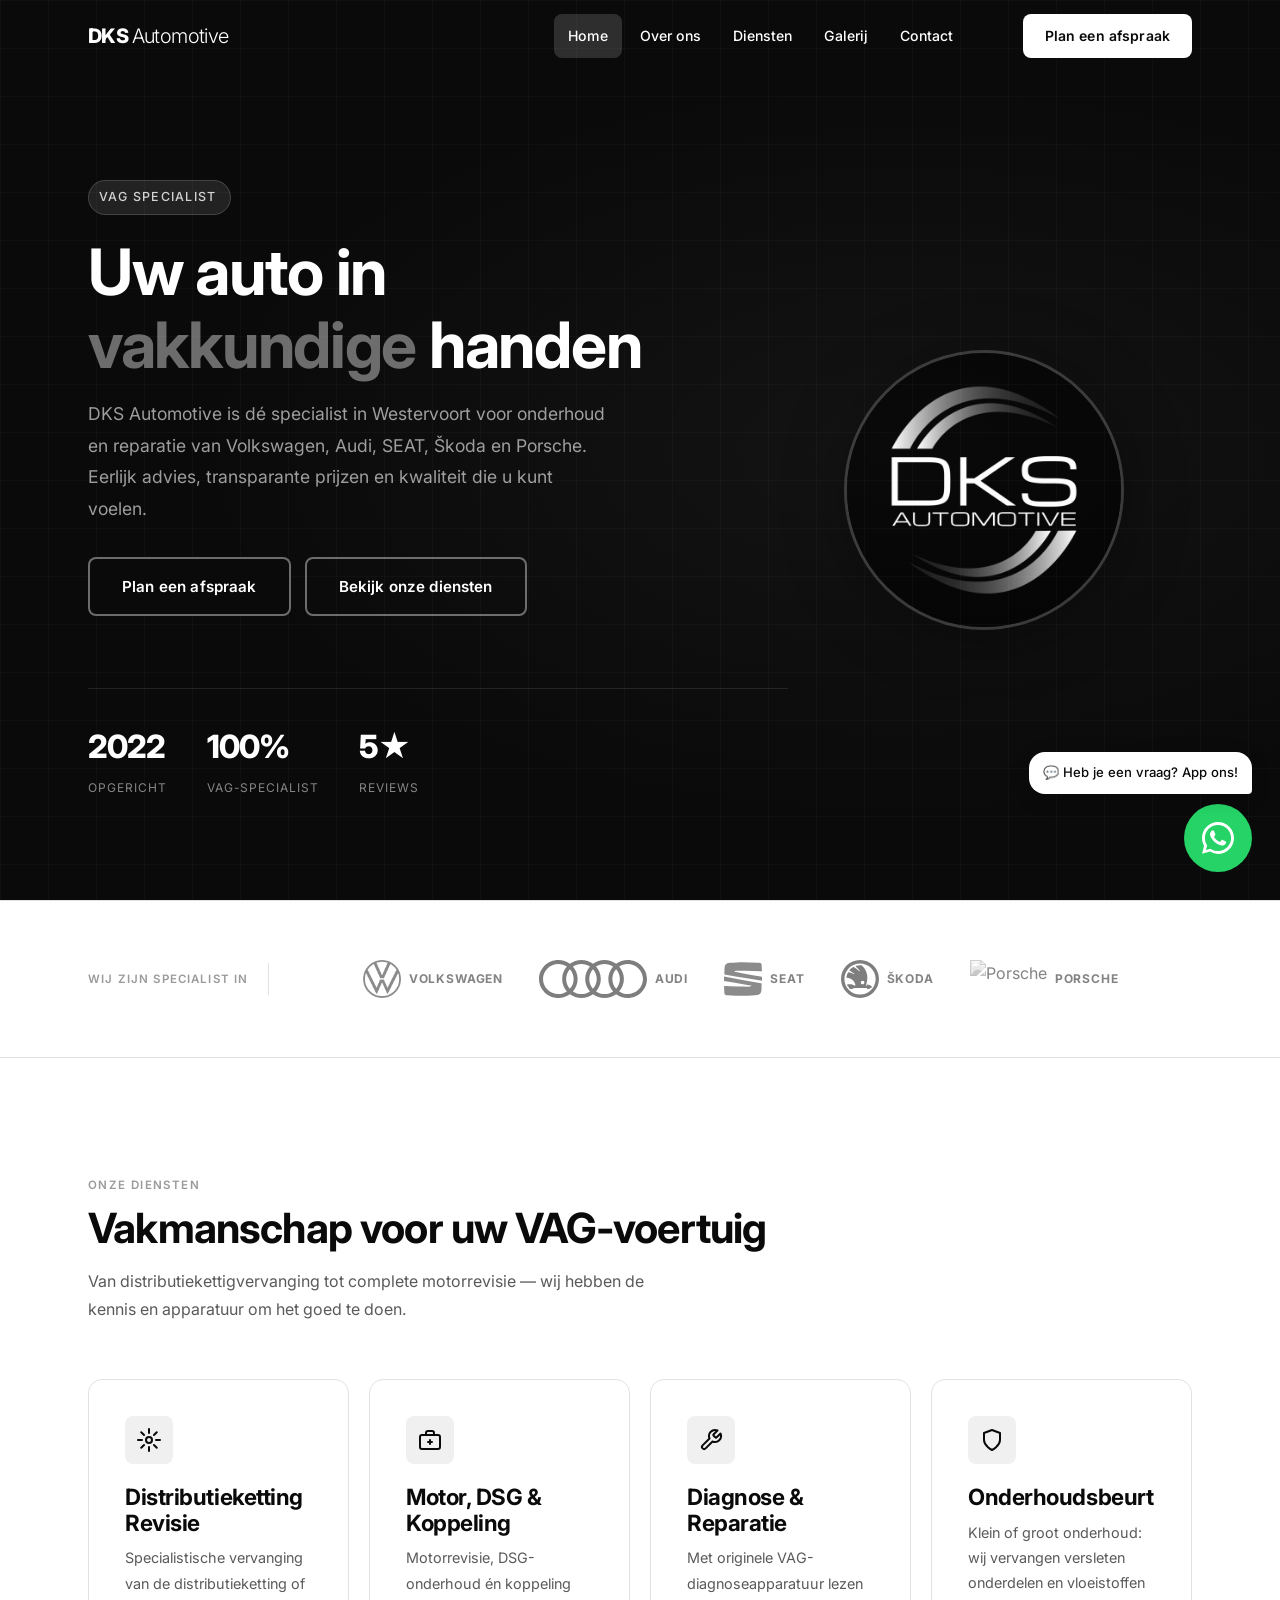
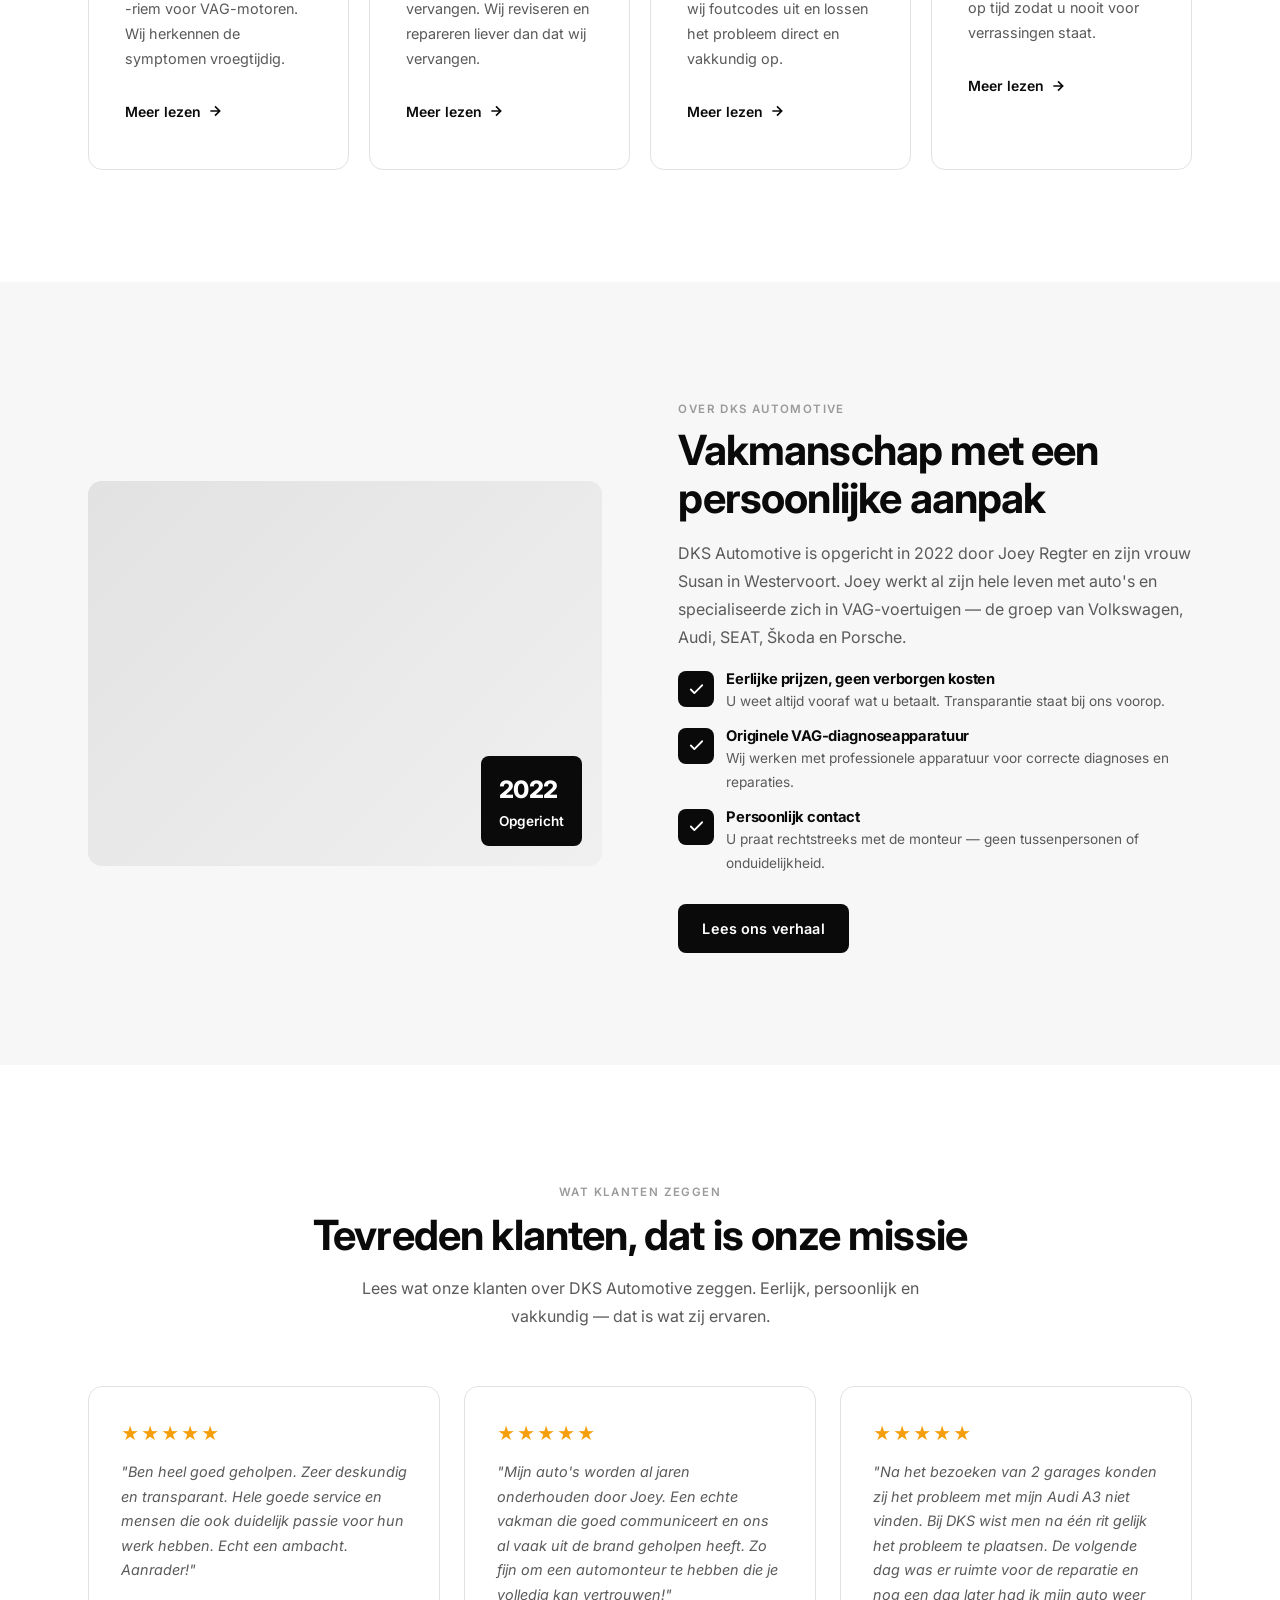
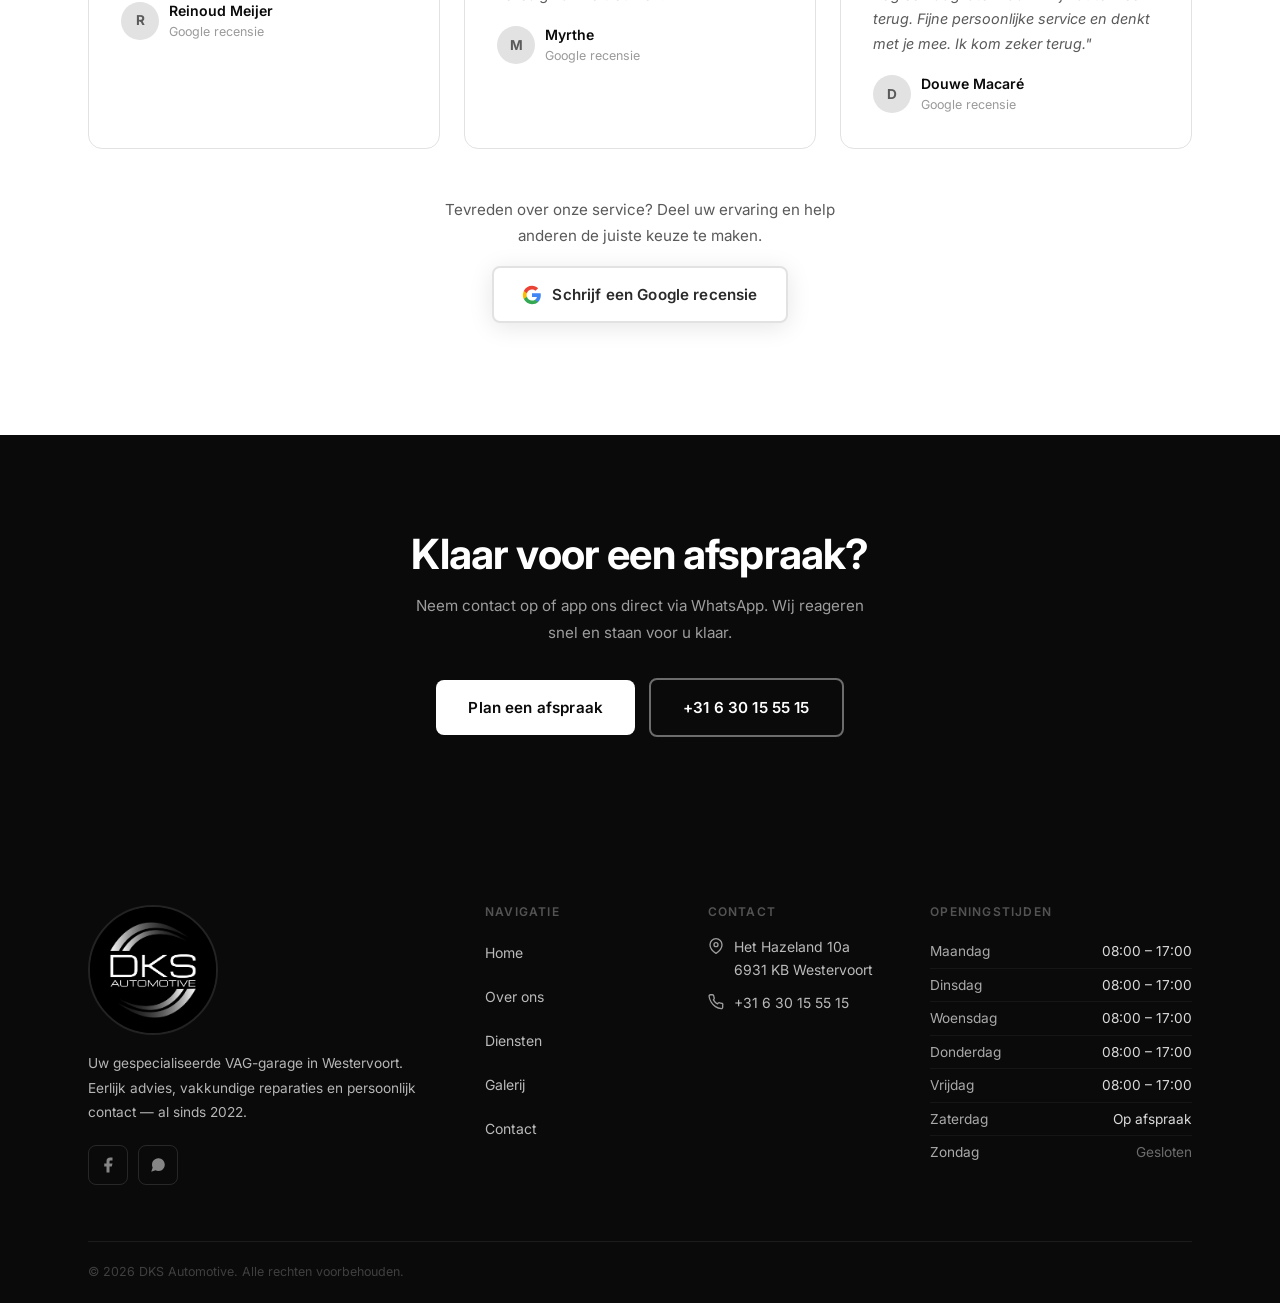
==== index.html @ e68dae61 "Alle website bestanden toevoegen" ====
<!DOCTYPE html>
<html lang="nl">
<head>
  <meta charset="UTF-8" />
  <meta name="viewport" content="width=device-width, initial-scale=1.0" />
  <link rel="icon" type="image/svg+xml" href="favicon.svg" />
  <title>DKS Automotive — Gespecialiseerde VAG-garage in Westervoort</title>
  <meta name="description" content="DKS Automotive is uw gespecialiseerde autogarage in Westervoort voor Volkswagen, Audi, SEAT, Škoda en Porsche. Distributieketting, motorrevisie, onderhoud en diagnose." />
  <meta name="robots" content="index, follow" />
  <link rel="canonical" href="https://www.dksautomotive.nl/" />
  <!-- Open Graph -->
  <meta property="og:type"        content="website" />
  <meta property="og:url"         content="https://www.dksautomotive.nl/" />
  <meta property="og:title"       content="DKS Automotive — Gespecialiseerde VAG-garage in Westervoort" />
  <meta property="og:description" content="Gespecialiseerd in Volkswagen, Audi, SEAT, Škoda en Porsche. Distributieketting, motorrevisie, onderhoud en diagnose in Westervoort." />
  <meta property="og:image"       content="https://www.dksautomotive.nl/images/og-image.jpg" />
  <meta property="og:locale"      content="nl_NL" />
  <link rel="stylesheet" href="css/style.css" />
  <link rel="preconnect" href="https://fonts.googleapis.com" />
  <link rel="preconnect" href="https://fonts.gstatic.com" crossorigin />
  <link href="https://fonts.googleapis.com/css2?family=Inter:wght@300;400;500;600;700;800&display=swap" rel="stylesheet" />
  <script type="application/ld+json">
  {
    "@context": "https://schema.org",
    "@type": "AutoRepair",
    "name": "DKS Automotive",
    "url": "https://www.dksautomotive.nl",
    "description": "Gespecialiseerde VAG-garage in Westervoort voor onderhoud, reparatie en revisie van Volkswagen, Audi, SEAT, Škoda en Porsche.",
    "telephone": "+31630155515",
    "address": {
      "@type": "PostalAddress",
      "streetAddress": "Het Hazeland 10a",
      "addressLocality": "Westervoort",
      "postalCode": "6931 KB",
      "addressCountry": "NL"
    },
    "geo": { "@type": "GeoCoordinates", "latitude": 51.9593, "longitude": 5.9912 },
    "openingHoursSpecification": [
      { "@type": "OpeningHoursSpecification", "dayOfWeek": ["Monday","Tuesday","Wednesday","Thursday","Friday"], "opens": "08:00", "closes": "17:00" }
    ]
  }
  </script>
</head>
<body>

<!-- HEADER -->
<header class="header hero-dark" id="header">
  <div class="container">
    <nav class="nav" aria-label="Hoofdnavigatie">
      <button class="nav-hamburger" aria-label="Menu openen" aria-expanded="false">
        <svg width="24" height="24" viewBox="0 0 24 24" fill="none" stroke="currentColor" stroke-width="2" stroke-linecap="round"><line x1="3" y1="6" x2="21" y2="6"/><line x1="3" y1="12" x2="21" y2="12"/><line x1="3" y1="18" x2="21" y2="18"/></svg>
      </button>
      <a href="index.html" class="nav-logo" aria-label="DKS Automotive — naar homepagina">
        <span class="nav-logo-text">DKS <span>Automotive</span></span>
      </a>
      <ul class="nav-links" role="list">
        <li><a href="index.html"    class="nav-link active">Home</a></li>
        <li><a href="over-ons.html" class="nav-link">Over ons</a></li>
        <li><a href="diensten.html" class="nav-link">Diensten</a></li>
        <li><a href="galerij.html"  class="nav-link">Galerij</a></li>
        <li><a href="contact.html"  class="nav-link">Contact</a></li>
      </ul>
      <a href="contact.html" class="btn btn-primary btn-nav">Plan een afspraak</a>
    </nav>
  </div>
</header>
<nav class="nav-mobile" aria-label="Mobiele navigatie">
  <a href="index.html"    class="nav-link active">Home</a>
  <a href="over-ons.html" class="nav-link">Over ons</a>
  <a href="diensten.html" class="nav-link">Diensten</a>
  <a href="galerij.html"  class="nav-link">Galerij</a>
  <a href="contact.html"  class="nav-link">Contact</a>
  <a href="contact.html"  class="btn btn-primary btn-nav">Plan een afspraak</a>
  <div class="nav-mobile-contact">
    <a href="tel:+31630155515"><svg viewBox="0 0 24 24" fill="none" stroke="currentColor" stroke-width="2" stroke-linecap="round" stroke-linejoin="round" aria-hidden="true"><path d="M22 16.92v3a2 2 0 0 1-2.18 2 19.79 19.79 0 0 1-8.63-3.07A19.5 19.5 0 0 1 4.69 12 19.79 19.79 0 0 1 1.61 3.38 2 2 0 0 1 3.58 1.18h3a2 2 0 0 1 2 1.72c.127.96.361 1.903.7 2.81a2 2 0 0 1-.45 2.11L8.09 8.91a16 16 0 0 0 6 6l1.27-1.27a2 2 0 0 1 2.11-.45c.907.339 1.85.573 2.81.7A2 2 0 0 1 22 16.92z"/></svg>+31 6 30 15 55 15</a>
    <a href="https://wa.me/31630155515?text=Hallo%20Joey%2C%20ik%20kom%20via%20jullie%20website%20en%20heb%20een%20vraag%20over%20mijn%20auto." target="_blank" rel="noopener"><svg viewBox="0 0 24 24" fill="currentColor" style="color:#25D366" aria-hidden="true"><path d="M21 11.5a8.38 8.38 0 0 1-.9 3.8 8.5 8.5 0 0 1-7.6 4.7 8.38 8.38 0 0 1-3.8-.9L3 21l1.9-5.7a8.38 8.38 0 0 1-.9-3.8 8.5 8.5 0 0 1 4.7-7.6 8.38 8.38 0 0 1 3.8-.9h.5a8.48 8.48 0 0 1 8 8v.5z"/></svg>WhatsApp ons</a>
  </div>
</nav>

<main id="main-content">

<!-- HERO -->
<section class="hero" aria-label="Welkomstsectie">
  <div class="container">
    <div class="hero-inner">
      <div class="hero-content">
        <div class="hero-badge">VAG Specialist</div>
<h1>Uw auto in<br><em>vakkundige</em> handen</h1>
        <p class="hero-desc">
          DKS Automotive is dé specialist in Westervoort voor onderhoud en reparatie van Volkswagen, Audi, SEAT, Škoda en Porsche. Eerlijk advies, transparante prijzen en kwaliteit die u kunt voelen.
        </p>
        <div class="hero-cta">
          <a href="contact.html" class="btn btn-primary btn-lg">Plan een afspraak</a>
          <a href="diensten.html" class="btn btn-outline-white btn-lg">Bekijk onze diensten</a>
        </div>
        <div class="hero-stats">
          <div>
            <span class="hero-stat-value">2022</span>
            <span class="hero-stat-label">Opgericht</span>
          </div>
          <div>
            <span class="hero-stat-value">100%</span>
            <span class="hero-stat-label">VAG-specialist</span>
          </div>
          <div>
            <span class="hero-stat-value">5★</span>
            <span class="hero-stat-label">Reviews</span>
          </div>
        </div>
      </div>
      <div class="hero-logo-wrap">
        <img src="images/logo.jpg" alt="DKS Automotive logo" class="hero-logo" />
      </div>
    </div>
  </div>
</section>

<!-- MERKEN LOGOBALK -->
<section class="brands" aria-label="Merken waarmee wij werken">
  <div class="container">
    <div class="brands-inner">
      <span class="brands-label">Wij zijn specialist in</span>
      <div class="brands-divider" aria-hidden="true"></div>
      <div class="brands-track" role="list">
        <div class="brand-item" role="listitem" aria-label="Volkswagen">
          <img src="images/merken/volkswagen.png" alt="Volkswagen" class="brand-logo" />
          <span class="brand-name">Volkswagen</span>
        </div>
        <div class="brand-item" role="listitem" aria-label="Audi">
          <img src="images/merken/audi.svg" alt="Audi" class="brand-logo" />
          <span class="brand-name">Audi</span>
        </div>
        <div class="brand-item" role="listitem" aria-label="SEAT">
          <img src="images/merken/seat.svg" alt="SEAT" class="brand-logo" />
          <span class="brand-name">SEAT</span>
        </div>
        <div class="brand-item" role="listitem" aria-label="Škoda">
          <img src="images/merken/skoda.svg" alt="Škoda" class="brand-logo" />
          <span class="brand-name">Škoda</span>
        </div>
        <div class="brand-item" role="listitem" aria-label="Porsche">
          <img src="images/merken/porsche.svg" alt="Porsche" class="brand-logo" />
          <span class="brand-name">Porsche</span>
        </div>
      </div>
    </div>
  </div>
</section>

<!-- DIENSTEN -->
<section class="section" id="diensten" aria-labelledby="diensten-heading">
  <div class="container">
    <div class="section-header">
      <span class="label">Onze diensten</span>
      <h2 id="diensten-heading">Vakmanschap voor uw VAG-voertuig</h2>
      <p>Van distributiekettigvervanging tot complete motorrevisie — wij hebben de kennis en apparatuur om het goed te doen.</p>
    </div>
    <div class="grid-4">
      <article class="service-card fade-up">
        <div class="service-icon" aria-hidden="true">
          <svg viewBox="0 0 24 24" fill="none" stroke="currentColor" stroke-width="2" stroke-linecap="round" stroke-linejoin="round"><circle cx="12" cy="12" r="3"/><path d="M12 1v4M12 19v4M4.22 4.22l2.83 2.83M16.95 16.95l2.83 2.83M1 12h4M19 12h4M4.22 19.78l2.83-2.83M16.95 7.05l2.83-2.83"/></svg>
        </div>
        <h3>Distributieketting Revisie</h3>
        <p>Specialistische vervanging van de distributieketting of -riem voor VAG-motoren. Wij herkennen de symptomen vroegtijdig.</p>
        <a href="diensten.html#distributie" class="service-card-link">Meer lezen <svg width="16" height="16" viewBox="0 0 24 24" fill="none" stroke="currentColor" stroke-width="2.5"><path d="M5 12h14M12 5l7 7-7 7"/></svg></a>
      </article>
      <article class="service-card fade-up">
        <div class="service-icon" aria-hidden="true">
          <svg viewBox="0 0 24 24" fill="none" stroke="currentColor" stroke-width="2" stroke-linecap="round" stroke-linejoin="round"><rect x="2" y="7" width="20" height="14" rx="2"/><path d="M16 7V5a2 2 0 0 0-2-2h-4a2 2 0 0 0-2 2v2"/><line x1="12" y1="12" x2="12" y2="16"/><line x1="10" y1="14" x2="14" y2="14"/></svg>
        </div>
        <h3>Motor, DSG &amp; Koppeling</h3>
        <p>Motorrevisie, DSG-onderhoud én koppeling vervangen. Wij reviseren en repareren liever dan dat wij vervangen.</p>
        <a href="diensten.html#motor" class="service-card-link">Meer lezen <svg width="16" height="16" viewBox="0 0 24 24" fill="none" stroke="currentColor" stroke-width="2.5"><path d="M5 12h14M12 5l7 7-7 7"/></svg></a>
      </article>
      <article class="service-card fade-up">
        <div class="service-icon" aria-hidden="true">
          <svg viewBox="0 0 24 24" fill="none" stroke="currentColor" stroke-width="2" stroke-linecap="round" stroke-linejoin="round"><path d="M14.7 6.3a1 1 0 0 0 0 1.4l1.6 1.6a1 1 0 0 0 1.4 0l3.77-3.77a6 6 0 0 1-7.94 7.94l-6.91 6.91a2.12 2.12 0 0 1-3-3l6.91-6.91a6 6 0 0 1 7.94-7.94l-3.76 3.76z"/></svg>
        </div>
        <h3>Diagnose &amp; Reparatie</h3>
        <p>Met originele VAG-diagnoseapparatuur lezen wij foutcodes uit en lossen het probleem direct en vakkundig op.</p>
        <a href="diensten.html#diagnose" class="service-card-link">Meer lezen <svg width="16" height="16" viewBox="0 0 24 24" fill="none" stroke="currentColor" stroke-width="2.5"><path d="M5 12h14M12 5l7 7-7 7"/></svg></a>
      </article>
      <article class="service-card fade-up">
        <div class="service-icon" aria-hidden="true">
          <svg viewBox="0 0 24 24" fill="none" stroke="currentColor" stroke-width="2" stroke-linecap="round" stroke-linejoin="round"><path d="M12 22s8-4 8-10V5l-8-3-8 3v7c0 6 8 10 8 10z"/></svg>
        </div>
        <h3>Onderhoudsbeurt</h3>
        <p>Klein of groot onderhoud: wij vervangen versleten onderdelen en vloeistoffen op tijd zodat u nooit voor verrassingen staat.</p>
        <a href="diensten.html#onderhoud" class="service-card-link">Meer lezen <svg width="16" height="16" viewBox="0 0 24 24" fill="none" stroke="currentColor" stroke-width="2.5"><path d="M5 12h14M12 5l7 7-7 7"/></svg></a>
      </article>
    </div>
  </div>
</section>

<!-- OVER ONS PREVIEW -->
<section class="section section--gray" aria-labelledby="about-heading">
  <div class="container">
    <div class="about-preview">
      <div class="about-image-wrap">
        <div class="about-image-placeholder" role="img" aria-label="DKS Automotive werkplaats"></div>
        <div class="about-badge"><span>2022</span>Opgericht</div>
      </div>
      <div class="about-text">
        <span class="label">Over DKS Automotive</span>
        <h2 id="about-heading">Vakmanschap met een persoonlijke aanpak</h2>
        <p>DKS Automotive is opgericht in 2022 door Joey Regter en zijn vrouw Susan in Westervoort. Joey werkt al zijn hele leven met auto's en specialiseerde zich in VAG-voertuigen — de groep van Volkswagen, Audi, SEAT, Škoda en Porsche.</p>
        <div class="about-features">
          <div class="about-feature">
            <div class="about-feature-icon" aria-hidden="true"><svg viewBox="0 0 24 24" fill="none" stroke="currentColor" stroke-width="2.5" stroke-linecap="round" stroke-linejoin="round"><polyline points="20 6 9 17 4 12"/></svg></div>
            <div class="about-feature-text"><h4>Eerlijke prijzen, geen verborgen kosten</h4><p>U weet altijd vooraf wat u betaalt. Transparantie staat bij ons voorop.</p></div>
          </div>
          <div class="about-feature">
            <div class="about-feature-icon" aria-hidden="true"><svg viewBox="0 0 24 24" fill="none" stroke="currentColor" stroke-width="2.5" stroke-linecap="round" stroke-linejoin="round"><polyline points="20 6 9 17 4 12"/></svg></div>
            <div class="about-feature-text"><h4>Originele VAG-diagnoseapparatuur</h4><p>Wij werken met professionele apparatuur voor correcte diagnoses en reparaties.</p></div>
          </div>
          <div class="about-feature">
            <div class="about-feature-icon" aria-hidden="true"><svg viewBox="0 0 24 24" fill="none" stroke="currentColor" stroke-width="2.5" stroke-linecap="round" stroke-linejoin="round"><polyline points="20 6 9 17 4 12"/></svg></div>
            <div class="about-feature-text"><h4>Persoonlijk contact</h4><p>U praat rechtstreeks met de monteur — geen tussenpersonen of onduidelijkheid.</p></div>
          </div>
        </div>
        <a href="over-ons.html" class="btn btn-primary">Lees ons verhaal</a>
      </div>
    </div>
  </div>
</section>

<!-- REVIEWS -->
<section class="section" aria-labelledby="reviews-heading">
  <div class="container">
    <div class="section-header text-center">
      <span class="label">Wat klanten zeggen</span>
      <h2 id="reviews-heading">Tevreden klanten, dat is onze missie</h2>
      <p>Lees wat onze klanten over DKS Automotive zeggen. Eerlijk, persoonlijk en vakkundig — dat is wat zij ervaren.</p>
    </div>
    <div class="grid-3">
      <article class="review-card fade-up">
        <div class="review-stars" aria-label="5 van 5 sterren">★★★★★</div>
        <p class="review-text">"Ben heel goed geholpen. Zeer deskundig en transparant. Hele goede service en mensen die ook duidelijk passie voor hun werk hebben. Echt een ambacht. Aanrader!"</p>
        <div class="review-author">
          <div class="review-avatar" aria-hidden="true">R</div>
          <div><div class="review-name">Reinoud Meijer</div><div class="review-date">Google recensie</div></div>
        </div>
      </article>
      <article class="review-card fade-up">
        <div class="review-stars" aria-label="5 van 5 sterren">★★★★★</div>
        <p class="review-text">"Mijn auto's worden al jaren onderhouden door Joey. Een echte vakman die goed communiceert en ons al vaak uit de brand geholpen heeft. Zo fijn om een automonteur te hebben die je volledig kan vertrouwen!"</p>
        <div class="review-author">
          <div class="review-avatar" aria-hidden="true">M</div>
          <div><div class="review-name">Myrthe</div><div class="review-date">Google recensie</div></div>
        </div>
      </article>
      <article class="review-card fade-up">
        <div class="review-stars" aria-label="5 van 5 sterren">★★★★★</div>
        <p class="review-text">"Na het bezoeken van 2 garages konden zij het probleem met mijn Audi A3 niet vinden. Bij DKS wist men na één rit gelijk het probleem te plaatsen. De volgende dag was er ruimte voor de reparatie en nog een dag later had ik mijn auto weer terug. Fijne persoonlijke service en denkt met je mee. Ik kom zeker terug."</p>
        <div class="review-author">
          <div class="review-avatar" aria-hidden="true">D</div>
          <div><div class="review-name">Douwe Macaré</div><div class="review-date">Google recensie</div></div>
        </div>
      </article>
    </div>
    <div class="review-cta-wrap">
      <p class="review-cta-text">Tevreden over onze service? Deel uw ervaring en help anderen de juiste keuze te maken.</p>
      <a href="https://search.google.com/local/writereview?placeid=ChIJD3JwxMKjx0cRlfPGWJ853nU" target="_blank" rel="noopener noreferrer" class="btn btn-google-review">
        <svg width="20" height="20" viewBox="0 0 24 24" fill="none" aria-hidden="true">
          <path d="M22.56 12.25c0-.78-.07-1.53-.2-2.25H12v4.26h5.92c-.26 1.37-1.04 2.53-2.21 3.31v2.77h3.57c2.08-1.92 3.28-4.74 3.28-8.09z" fill="#4285F4"/>
          <path d="M12 23c2.97 0 5.46-.98 7.28-2.66l-3.57-2.77c-.98.66-2.23 1.06-3.71 1.06-2.86 0-5.29-1.93-6.16-4.53H2.18v2.84C3.99 20.53 7.7 23 12 23z" fill="#34A853"/>
          <path d="M5.84 14.09c-.22-.66-.35-1.36-.35-2.09s.13-1.43.35-2.09V7.07H2.18C1.43 8.55 1 10.22 1 12s.43 3.45 1.18 4.93l3.66-2.84z" fill="#FBBC05"/>
          <path d="M12 5.38c1.62 0 3.06.56 4.21 1.64l3.15-3.15C17.45 2.09 14.97 1 12 1 7.7 1 3.99 3.47 2.18 7.07l3.66 2.84c.87-2.6 3.3-4.53 6.16-4.53z" fill="#EA4335"/>
        </svg>
        Schrijf een Google recensie
      </a>
    </div>
  </div>
</section>

<!-- CTA -->
<section class="cta-section" aria-labelledby="cta-heading">
  <div class="container">
    <h2 id="cta-heading">Klaar voor een afspraak?</h2>
    <p>Neem contact op of app ons direct via WhatsApp. Wij reageren snel en staan voor u klaar.</p>
    <div class="btn-cta-group">
      <a href="contact.html" class="btn btn-lg" style="background:white;color:#0a0a0a;">Plan een afspraak</a>
      <a href="tel:+31630155515" class="btn btn-outline-white btn-lg">+31 6 30 15 55 15</a>
    </div>
  </div>
</section>

</main>

<!-- FOOTER -->
<footer class="footer" aria-label="Voettekst">
  <div class="container">
    <div class="footer-grid">
      <div class="footer-col">
        <img src="images/logo.jpg" alt="DKS Automotive logo" class="footer-logo-img" />
        <p class="footer-desc">Uw gespecialiseerde VAG-garage in Westervoort. Eerlijk advies, vakkundige reparaties en persoonlijk contact — al sinds 2022.</p>
        <div class="footer-social">
          <a href="https://www.facebook.com/DKSAutomotive10/" class="footer-social-link" aria-label="Facebook" target="_blank" rel="noopener">
            <svg viewBox="0 0 24 24" fill="currentColor" aria-hidden="true"><path d="M18 2h-3a5 5 0 0 0-5 5v3H7v4h3v8h4v-8h3l1-4h-4V7a1 1 0 0 1 1-1h3z"/></svg>
          </a>
          <a href="https://wa.me/31630155515?text=Hallo%20Joey%2C%20ik%20kom%20via%20jullie%20website%20en%20heb%20een%20vraag%20over%20mijn%20auto." class="footer-social-link" aria-label="WhatsApp" target="_blank" rel="noopener">
            <svg viewBox="0 0 24 24" fill="currentColor" aria-hidden="true"><path d="M21 11.5a8.38 8.38 0 0 1-.9 3.8 8.5 8.5 0 0 1-7.6 4.7 8.38 8.38 0 0 1-3.8-.9L3 21l1.9-5.7a8.38 8.38 0 0 1-.9-3.8 8.5 8.5 0 0 1 4.7-7.6 8.38 8.38 0 0 1 3.8-.9h.5a8.48 8.48 0 0 1 8 8v.5z"/></svg>
          </a>
        </div>
      </div>
      <div class="footer-col">
        <h4>Navigatie</h4>
        <ul class="footer-links" role="list">
          <li><a href="index.html"    class="footer-link">Home</a></li>
          <li><a href="over-ons.html" class="footer-link">Over ons</a></li>
          <li><a href="diensten.html" class="footer-link">Diensten</a></li>
          <li><a href="galerij.html"  class="footer-link">Galerij</a></li>
          <li><a href="contact.html"  class="footer-link">Contact</a></li>
        </ul>
      </div>
      <div class="footer-col">
        <h4>Contact</h4>
        <div class="footer-contact-item">
          <svg viewBox="0 0 24 24" fill="none" stroke="currentColor" stroke-width="2" stroke-linecap="round" stroke-linejoin="round" aria-hidden="true"><path d="M21 10c0 7-9 13-9 13s-9-6-9-13a9 9 0 0 1 18 0z"/><circle cx="12" cy="10" r="3"/></svg>
          <span>Het Hazeland 10a<br>6931 KB Westervoort</span>
        </div>
        <div class="footer-contact-item">
          <svg viewBox="0 0 24 24" fill="none" stroke="currentColor" stroke-width="2" stroke-linecap="round" stroke-linejoin="round" aria-hidden="true"><path d="M22 16.92v3a2 2 0 0 1-2.18 2 19.79 19.79 0 0 1-8.63-3.07A19.5 19.5 0 0 1 4.69 12 19.79 19.79 0 0 1 1.61 3.38 2 2 0 0 1 3.58 1.18h3a2 2 0 0 1 2 1.72c.127.96.361 1.903.7 2.81a2 2 0 0 1-.45 2.11L8.09 8.91a16 16 0 0 0 6 6l1.27-1.27a2 2 0 0 1 2.11-.45c.907.339 1.85.573 2.81.7A2 2 0 0 1 22 16.92z"/></svg>
          <a href="tel:+31630155515">+31 6 30 15 55 15</a>
        </div>
      </div>
      <div class="footer-col">
        <h4>Openingstijden</h4>
        <div class="footer-hours">
          <div class="footer-hours-row"><span class="day">Maandag</span><span class="time">08:00 – 17:00</span></div>
          <div class="footer-hours-row"><span class="day">Dinsdag</span><span class="time">08:00 – 17:00</span></div>
          <div class="footer-hours-row"><span class="day">Woensdag</span><span class="time">08:00 – 17:00</span></div>
          <div class="footer-hours-row"><span class="day">Donderdag</span><span class="time">08:00 – 17:00</span></div>
          <div class="footer-hours-row"><span class="day">Vrijdag</span><span class="time">08:00 – 17:00</span></div>
          <div class="footer-hours-row"><span class="day">Zaterdag</span><span class="time">Op afspraak</span></div>
          <div class="footer-hours-row closed"><span class="day">Zondag</span><span class="time">Gesloten</span></div>
        </div>
      </div>
    </div>
    <div class="footer-bottom">
      <span>&copy; 2026 DKS Automotive. Alle rechten voorbehouden.</span>
    </div>
  </div>
</footer>

<!-- WhatsApp -->
<div class="whatsapp-wrap" id="wa-wrap">
  <div class="whatsapp-bubble" id="wa-bubble">💬 Heb je een vraag? App ons!</div>
  <a href="https://wa.me/31630155515?text=Hallo%20Joey%2C%20ik%20kom%20via%20jullie%20website%20en%20heb%20een%20vraag%20over%20mijn%20auto." class="whatsapp-btn" aria-label="App ons via WhatsApp" target="_blank" rel="noopener">
    <svg viewBox="0 0 24 24" fill="white" aria-hidden="true"><path d="M17.472 14.382c-.297-.149-1.758-.867-2.03-.967-.273-.099-.471-.148-.67.15-.197.297-.767.966-.94 1.164-.173.199-.347.223-.644.075-.297-.15-1.255-.463-2.39-1.475-.883-.788-1.48-1.761-1.653-2.059-.173-.297-.018-.458.13-.606.134-.133.298-.347.446-.52.149-.174.198-.298.298-.497.099-.198.05-.371-.025-.52-.075-.149-.669-1.612-.916-2.207-.242-.579-.487-.5-.669-.51-.173-.008-.371-.01-.57-.01-.198 0-.52.074-.792.372-.272.297-1.04 1.016-1.04 2.479 0 1.462 1.065 2.875 1.213 3.074.149.198 2.096 3.2 5.077 4.487.709.306 1.262.489 1.694.625.712.227 1.36.195 1.871.118.571-.085 1.758-.719 2.006-1.413.248-.694.248-1.289.173-1.413-.074-.124-.272-.198-.57-.347z"/><path d="M12 0C5.373 0 0 5.373 0 12c0 2.127.558 4.126 1.532 5.86L.057 23.75l5.998-1.555A11.945 11.945 0 0 0 12 24c6.627 0 12-5.373 12-12S18.627 0 12 0zm0 21.818a9.808 9.808 0 0 1-5.137-1.449l-.368-.218-3.559.922.952-3.44-.241-.385A9.808 9.808 0 0 1 2.182 12C2.182 6.575 6.575 2.182 12 2.182S21.818 6.575 21.818 12 17.425 21.818 12 21.818z"/></svg>
  </a>
</div>
<script>
(function(){
  var bubble = document.getElementById('wa-bubble');
  if (!bubble) return;
  bubble.style.opacity = '0';
  setTimeout(function(){
    bubble.style.opacity = '';
    bubble.style.animation = 'wa-bubble-in .4s cubic-bezier(.34,1.56,.64,1) forwards';
    setTimeout(function(){
      bubble.classList.add('hide');
      setTimeout(function(){ bubble.remove(); }, 350);
    }, 5000);
  }, 2000);
})();
</script>
<script src="js/main.js"></script>
</body>
</html>
---- css/style.css ----
/* ============================================================
   DKS Automotive — Stylesheet (Mobile-First)
   Basis = mobiel. Desktop-stijlen via min-width breakpoints.
   ============================================================ */

/* --- Reset & Base ----------------------------------------- */
*, *::before, *::after { box-sizing: border-box; margin: 0; padding: 0; }

:root {
  --black:      #0a0a0a;
  --white:      #ffffff;
  --gray-50:    #f7f7f7;
  --gray-100:   #f0f0f0;
  --gray-200:   #e2e2e2;
  --gray-400:   #9a9a9a;
  --gray-600:   #5a5a5a;
  --gray-800:   #2a2a2a;
  --whatsapp:   #25D366;
  --font:       'Inter', -apple-system, BlinkMacSystemFont, 'Segoe UI', Arial, sans-serif;
  --ease:       cubic-bezier(.4,0,.2,1);
  --dur:        .25s;
  --radius:     8px;
  --radius-lg:  14px;
  --shadow:     0 4px 24px rgba(0,0,0,.10);
  --shadow-lg:  0 12px 48px rgba(0,0,0,.16);
  --max-w:      1200px;
  /* Padding sectie: compact op mobiel, ruim op desktop */
  --section-py: clamp(48px, 10vw, 112px);
  /* Zijkant padding container */
  --px:         clamp(18px, 5vw, 48px);
}

html {
  scroll-behavior: smooth;
  /* Voorkom tap-highlight op iOS */
  -webkit-tap-highlight-color: transparent;
}

body {
  font-family: var(--font);
  color: var(--black);
  background: var(--white);
  line-height: 1.65;
  -webkit-font-smoothing: antialiased;
  /* Voorkom horizontale scroll op mobiel */
  overflow-x: hidden;
}

img { display: block; max-width: 100%; height: auto; }
a { color: inherit; text-decoration: none; }
ul { list-style: none; }
button { font-family: var(--font); cursor: pointer; border: none; background: none; }

/* --- Typografie ------------------------------------------- */
h1, h2, h3, h4 {
  font-weight: 700;
  line-height: 1.15;
  letter-spacing: -.02em;
}
/* Mobile-first fontgroottes — groeien mee via clamp */
h1 { font-size: clamp(2rem, 7vw, 4rem); }
h2 { font-size: clamp(1.6rem, 5vw, 2.6rem); }
h3 { font-size: clamp(1.1rem, 3vw, 1.4rem); }
h4 { font-size: 1rem; }

p { color: var(--gray-600); line-height: 1.75; }

.label {
  display: inline-block;
  font-size: .72rem;
  font-weight: 600;
  letter-spacing: .12em;
  text-transform: uppercase;
  color: var(--gray-400);
  margin-bottom: 10px;
}

/* --- Layout ---------------------------------------------- */
.container {
  width: 100%;
  max-width: var(--max-w);
  margin-inline: auto;
  padding-inline: var(--px);
}
.section { padding-block: var(--section-py); }
.section--gray { background: var(--gray-50); }
.text-center { text-align: center; }

/* Grids — mobiel: 1 kolom, desktop: meer */
.grid-2 { display: grid; gap: 24px; }
.grid-3 { display: grid; gap: 24px; }
.grid-4 { display: grid; gap: 20px; }

@media (min-width: 600px) {
  .grid-2 { grid-template-columns: repeat(2, 1fr); }
  .grid-3 { grid-template-columns: repeat(2, 1fr); }
  .grid-4 { grid-template-columns: repeat(2, 1fr); }
}
@media (min-width: 900px) {
  .grid-3 { grid-template-columns: repeat(3, 1fr); }
}
@media (min-width: 1024px) {
  .grid-4 { grid-template-columns: repeat(4, 1fr); }
}

.section-header { margin-bottom: clamp(32px, 6vw, 56px); }
.section-header p { max-width: 580px; margin-top: 14px; }
.section-header.text-center p { margin-inline: auto; }

/* --- Knoppen --------------------------------------------- */
.btn {
  display: inline-flex;
  align-items: center;
  justify-content: center;
  gap: 8px;
  /* Minimale touchdoelgrootte: 48px hoog */
  min-height: 48px;
  padding: 13px 24px;
  border-radius: var(--radius);
  font-size: .9rem;
  font-weight: 600;
  letter-spacing: .01em;
  transition: background var(--dur) var(--ease),
              color var(--dur) var(--ease),
              transform var(--dur) var(--ease),
              box-shadow var(--dur) var(--ease);
  /* Voorkom tekstselectie bij tikken */
  user-select: none;
  -webkit-user-select: none;
}
/* Hover alleen op apparaten met pointer (geen mobiel) */
@media (hover: hover) {
  .btn:hover { transform: translateY(-1px); }
}
/* Actief feedback voor touch */
.btn:active { transform: scale(.97); }

.btn-primary { background: var(--black); color: var(--white); }
@media (hover: hover) {
  .btn-primary:hover { background: var(--gray-800); box-shadow: var(--shadow); }
}

/* Plan een afspraak knop in hero: zelfde rand als outline-white */
.hero .btn-primary {
  border: 2px solid rgba(255,255,255,.4);
}

.btn-outline { background: transparent; color: var(--black); border: 2px solid var(--black); }
@media (hover: hover) {
  .btn-outline:hover { background: var(--black); color: var(--white); }
}

.btn-outline-white {
  background: transparent;
  color: var(--white);
  border: 2px solid rgba(255,255,255,.4);
}
@media (hover: hover) {
  .btn-outline-white:hover { background: rgba(255,255,255,.1); border-color: var(--white); }
}

.btn-lg { min-height: 52px; padding: 15px 32px; font-size: .95rem; }

/* Volledige breedte op smalle mobiel */
.btn-full-mobile { width: 100%; }
@media (min-width: 480px) {
  .btn-full-mobile { width: auto; }
}

/* --- Header / Navigatie ----------------------------------- */
.header {
  position: fixed;
  top: 0; left: 0; right: 0;
  z-index: 1000;
  transition: background var(--dur) var(--ease), box-shadow var(--dur) var(--ease);
}
.header.scrolled {
  background: rgba(255,255,255,.97);
  backdrop-filter: blur(12px);
  -webkit-backdrop-filter: blur(12px);
  box-shadow: 0 1px 0 var(--gray-200);
}

/* Hero-dark variant (witte tekst boven donkere hero) */
.header.hero-dark .nav-logo-text,
.header.hero-dark .nav-link,
.header.hero-dark .nav-hamburger { color: var(--white); }
.header.hero-dark .btn-nav { background: var(--white); color: var(--black); }
.header.hero-dark.scrolled .nav-logo-text,
.header.hero-dark.scrolled .nav-link,
.header.hero-dark.scrolled .nav-hamburger { color: var(--black); }
.header.hero-dark.scrolled .btn-nav { background: var(--black); color: var(--white); }

.nav {
  display: flex;
  align-items: center;
  gap: 12px;
  height: 64px;
  position: relative;
}
@media (min-width: 768px) {
  .nav { height: 72px; gap: 40px; position: static; }
}

/* Op mobiel: logo gecentreerd via absolute positionering */
.nav-logo {
  flex-shrink: 0;
  position: absolute;
  left: 50%;
  transform: translateX(-50%);
}
@media (min-width: 768px) {
  .nav-logo { position: static; transform: none; }
}
.nav-logo-text {
  font-size: 1.15rem;
  font-weight: 800;
  letter-spacing: -.03em;
  color: var(--black);
  transition: color var(--dur) var(--ease);
}
.nav-logo-text span { font-weight: 300; }
@media (min-width: 768px) {
  .nav-logo-text { font-size: 1.25rem; }
}

/* Hero two-column layout */
.hero-inner {
  display: flex;
  flex-direction: column-reverse;
  align-items: center;
  gap: 32px;
}
.hero-logo-wrap {
  display: flex;
  justify-content: center;
}
@media (min-width: 768px) {
  .hero-inner {
    flex-direction: row;
    align-items: center;
    gap: 56px;
  }
  .hero-content { flex: 1; }
  .hero-logo-wrap { flex-shrink: 0; }
}

/* Hero logo */
.hero-logo {
  width: clamp(160px, 26vw, 280px);
  height: clamp(160px, 26vw, 280px);
  object-fit: cover;
  border-radius: 50%;
  border: 3px solid rgba(255,255,255,.18);
  box-shadow: 0 8px 56px rgba(0,0,0,.55);
  display: block;
}

/* Footer logo */
.footer-logo-img {
  width: 130px;
  height: 130px;
  object-fit: cover;
  border-radius: 50%;
  margin-bottom: 16px;
  border: 2px solid rgba(255,255,255,.1);
  display: block;
}

/* Desktop nav-links: verborgen op mobiel */
.nav-links {
  display: none;
}
@media (min-width: 768px) {
  .nav-links {
    display: flex;
    align-items: center;
    gap: 4px;
    margin-left: auto;
  }
}

.nav-link {
  /* Min. 44px touch target */
  display: inline-flex;
  align-items: center;
  min-height: 44px;
  padding: 8px 14px;
  border-radius: var(--radius);
  font-size: .88rem;
  font-weight: 500;
  color: var(--gray-800);
  transition: background var(--dur) var(--ease), color var(--dur) var(--ease);
}
@media (hover: hover) {
  .nav-link:hover { background: var(--gray-100); color: var(--black); }
}
.nav-link.active { background: var(--gray-100); color: var(--black); }
.header.hero-dark .nav-link.active,
.header.hero-dark .nav-link:hover { background: rgba(255,255,255,.15); color: var(--white); }
.header.hero-dark.scrolled .nav-link.active,
.header.hero-dark.scrolled .nav-link:hover { background: var(--gray-100); color: var(--black); }

/* Desktop CTA-knop: verborgen op mobiel */
.btn-nav {
  display: none;
}
@media (min-width: 768px) {
  .btn-nav {
    display: inline-flex;
    margin-left: 16px;
    min-height: 44px;
    padding: 10px 22px;
    font-size: .875rem;
  }
}

/* Hamburger: standaard zichtbaar, verborgen op desktop */
.nav-hamburger {
  display: flex;
  align-items: center;
  justify-content: center;
  /* Minimale touchdoelgrootte */
  width: 44px;
  height: 44px;
  color: var(--black);
  border-radius: var(--radius);
  transition: background var(--dur);
  flex-shrink: 0;
}
@media (hover: hover) {
  .nav-hamburger:hover { background: var(--gray-100); }
}
.nav-hamburger svg { display: block; width: 28px; height: 28px; }

@media (min-width: 768px) {
  .nav-hamburger { display: none; }
}

/* Mobiel menu — slide-in vanaf top */
.nav-mobile {
  display: none;
  position: fixed;
  top: 64px; left: 0; right: 0; bottom: 0;
  background: var(--white);
  z-index: 999;
  padding: 16px var(--px) 32px;
  flex-direction: column;
  gap: 4px;
  overflow-y: auto;
  /* Zachte rand bovenaan */
  border-top: 1px solid var(--gray-200);
}
.nav-mobile.open { display: flex; }

.nav-mobile .nav-link {
  font-size: 1.05rem;
  font-weight: 500;
  min-height: 52px;
  padding: 14px 16px;
  border-radius: var(--radius);
  color: var(--black);
  border-bottom: 1px solid var(--gray-100);
}
.nav-mobile .nav-link:last-of-type { border-bottom: none; }
.nav-mobile .nav-link.active {
  background: var(--gray-50);
  font-weight: 600;
}

/* CTA in mobiel menu */
.nav-mobile .btn-nav {
  display: flex;
  margin-left: 0;
  margin-top: 16px;
  padding: 16px;
  font-size: 1rem;
  min-height: 52px;
}

/* Mobiel menu-snelle contactlinks */
.nav-mobile-contact {
  display: flex;
  flex-direction: column;
  gap: 8px;
  margin-top: auto;
  padding-top: 24px;
  border-top: 1px solid var(--gray-100);
}
.nav-mobile-contact a {
  display: flex;
  align-items: center;
  gap: 10px;
  min-height: 44px;
  font-size: .9rem;
  color: var(--gray-600);
}
.nav-mobile-contact a svg { width: 18px; height: 18px; flex-shrink: 0; }

/* --- Hero ------------------------------------------------- */
.hero {
  position: relative;
  background: var(--black);
  color: var(--white);
  /* Mobiel: minder padding-top (kleinere header) */
  padding-top: clamp(120px, 22vw, 180px);
  padding-bottom: clamp(56px, 10vw, 100px);
  overflow: hidden;
  min-height: 100svh;
  display: flex;
  align-items: center;
}

.hero::before {
  content: '';
  position: absolute;
  inset: 0;
  background: radial-gradient(ellipse 80% 60% at 70% 50%, rgba(255,255,255,.04) 0%, transparent 70%);
  pointer-events: none;
}
.hero::after {
  content: '';
  position: absolute;
  inset: 0;
  background-image:
    linear-gradient(rgba(255,255,255,.025) 1px, transparent 1px),
    linear-gradient(90deg, rgba(255,255,255,.025) 1px, transparent 1px);
  background-size: 48px 48px;
  pointer-events: none;
}

.hero-content {
  position: relative;
  z-index: 1;
  max-width: 700px;
  text-align: center;
}
@media (min-width: 768px) {
  .hero-content { text-align: left; }
}
.hero-badge {
  display: inline-block;
  background: #e63946;
  color: #fff;
  font-size: .75rem;
  font-weight: 700;
  letter-spacing: .1em;
  text-transform: uppercase;
  padding: 5px 14px;
  border-radius: 4px;
  margin-bottom: 20px;
}

.hero-badge {
  display: inline-flex;
  align-items: center;
  gap: 8px;
  background: rgba(255,255,255,.1);
  border: 1px solid rgba(255,255,255,.15);
  border-radius: 100px;
  padding: 6px 14px 6px 10px;
  font-size: .78rem;
  font-weight: 500;
  color: rgba(255,255,255,.8);
  margin-bottom: 20px;
}
.hero-badge-dot {
  width: 6px; height: 6px;
  background: #22c55e;
  border-radius: 50%;
  flex-shrink: 0;
}

.hero h1 { color: var(--white); margin-bottom: 16px; }
.hero h1 em { font-style: normal; opacity: .4; }

.hero-desc {
  font-size: clamp(.95rem, 2.5vw, 1.1rem);
  color: rgba(255,255,255,.6);
  max-width: 520px;
  margin-bottom: 32px;
  line-height: 1.8;
}

/* CTA knoppen: stapel op mobiel, rij op tablet+ */
.hero-cta {
  display: flex;
  flex-direction: column;
  align-items: center;
  gap: 12px;
}
@media (min-width: 480px) {
  .hero-cta { flex-direction: row; flex-wrap: wrap; align-items: center; gap: 14px; justify-content: center; }
}
@media (min-width: 768px) {
  .hero-cta { justify-content: flex-start; align-items: flex-start; }
}

/* Statistieken */
.hero-stats {
  margin-top: clamp(40px, 8vw, 72px);
  display: flex;
  flex-wrap: wrap;
  gap: 24px 40px;
  padding-top: 32px;
  border-top: 1px solid rgba(255,255,255,.1);
  justify-content: center;
}
@media (min-width: 768px) {
  .hero-stats { justify-content: flex-start; }
}
.hero-stat-value {
  display: block;
  font-size: clamp(1.6rem, 4vw, 2rem);
  font-weight: 800;
  color: var(--white);
  letter-spacing: -.03em;
}
.hero-stat-label {
  font-size: .75rem;
  color: rgba(255,255,255,.5);
  text-transform: uppercase;
  letter-spacing: .08em;
}

/* Sub-pagina hero */
.page-hero {
  background: var(--black);
  color: var(--white);
  padding-top: clamp(110px, 20vw, 160px);
  padding-bottom: clamp(40px, 8vw, 72px);
}
.page-hero h1 { color: var(--white); margin-bottom: 14px; }
.page-hero .breadcrumb {
  font-size: .82rem;
  color: rgba(255,255,255,.4);
  margin-bottom: 16px;
}
.page-hero .breadcrumb a { color: rgba(255,255,255,.6); }
.page-hero p { color: rgba(255,255,255,.6); max-width: 600px; }

/* --- Service Cards ---------------------------------------- */
.service-card {
  background: var(--white);
  border: 1px solid var(--gray-200);
  border-radius: var(--radius-lg);
  padding: clamp(24px, 4vw, 36px);
  position: relative;
  overflow: hidden;
  transition: box-shadow var(--dur) var(--ease),
              transform var(--dur) var(--ease),
              border-color var(--dur) var(--ease);
}
.service-card::after {
  content: '';
  position: absolute;
  bottom: 0; left: 0; right: 0;
  height: 3px;
  background: var(--black);
  transform: scaleX(0);
  transform-origin: left;
  transition: transform var(--dur) var(--ease);
}
@media (hover: hover) {
  .service-card:hover {
    box-shadow: var(--shadow);
    transform: translateY(-4px);
    border-color: var(--gray-400);
  }
  .service-card:hover::after { transform: scaleX(1); }
}

.service-icon {
  width: 48px; height: 48px;
  background: var(--gray-100);
  border-radius: var(--radius);
  display: flex;
  align-items: center;
  justify-content: center;
  margin-bottom: 20px;
}
.service-icon svg { width: 24px; height: 24px; }

.service-card h3 { margin-bottom: 10px; }
.service-card p { font-size: .9rem; }

.service-card-link {
  display: inline-flex;
  align-items: center;
  gap: 6px;
  margin-top: 18px;
  min-height: 44px;
  font-size: .875rem;
  font-weight: 600;
  color: var(--black);
  transition: gap var(--dur) var(--ease);
}
@media (hover: hover) {
  .service-card-link:hover { gap: 10px; }
}

/* --- Over Ons Preview ------------------------------------- */
/* Mobiel: tekst alleen; afbeelding verschijnt op desktop */
.about-preview {
  display: grid;
  gap: clamp(32px, 6vw, 80px);
}
@media (min-width: 960px) {
  .about-preview { grid-template-columns: 1fr 1fr; align-items: center; }
}

.about-image-wrap { display: none; position: relative; }
@media (min-width: 960px) {
  .about-image-wrap { display: block; }
}

.about-image-placeholder {
  aspect-ratio: 4/3;
  background: var(--gray-100);
  border-radius: var(--radius-lg);
  overflow: hidden;
  position: relative;
}
.about-image-placeholder::after {
  content: '';
  position: absolute;
  inset: 0;
  background: linear-gradient(135deg, var(--gray-200) 0%, var(--gray-100) 100%);
}

.about-badge {
  position: absolute;
  bottom: 20px; right: 20px;
  background: var(--black);
  color: var(--white);
  border-radius: var(--radius);
  padding: 14px 18px;
  font-size: .85rem;
  font-weight: 600;
  z-index: 1;
}
.about-badge span { display: block; font-size: 1.5rem; font-weight: 800; letter-spacing: -.02em; }

.about-text .label { margin-bottom: 8px; }
.about-text h2 { margin-bottom: 16px; }
.about-text > p { margin-bottom: 20px; }

.about-features { display: flex; flex-direction: column; gap: 14px; margin-bottom: 28px; }
.about-feature { display: flex; align-items: flex-start; gap: 12px; }
.about-feature-icon {
  width: 36px; height: 36px;
  background: var(--black);
  color: var(--white);
  border-radius: var(--radius);
  display: flex; align-items: center; justify-content: center;
  flex-shrink: 0;
}
.about-feature-icon svg { width: 17px; height: 17px; }
.about-feature-text h4 { font-size: .92rem; margin-bottom: 2px; }
.about-feature-text p { font-size: .855rem; margin: 0; }

/* --- Merken Logobalk -------------------------------------- */
.brands {
  padding-block: clamp(32px, 6vw, 56px);
  border-top: 1px solid var(--gray-200);
  border-bottom: 1px solid var(--gray-200);
}

/* Mobiel: label boven, merken eronder in grid */
.brands-inner {
  display: flex;
  flex-direction: column;
  gap: 16px;
  align-items: center;
}
@media (min-width: 768px) {
  .brands-inner {
    flex-direction: row;
    align-items: center;
    gap: 20px;
  }
}

.brands-label {
  font-size: .72rem;
  font-weight: 600;
  letter-spacing: .1em;
  text-transform: uppercase;
  color: var(--gray-400);
  white-space: nowrap;
  flex-shrink: 0;
}
.brands-divider {
  display: none;
}
@media (min-width: 768px) {
  .brands-divider { display: block; width: 1px; height: 32px; background: var(--gray-200); flex-shrink: 0; }
}

/* Mobiel: 3 per rij in een flex-wrap grid */
.brands-track {
  display: flex;
  flex-wrap: wrap;
  align-items: center;
  justify-content: center;
  gap: 20px 28px;
}
@media (min-width: 768px) {
  .brands-track { flex-wrap: nowrap; gap: 36px; flex: 1; overflow: hidden; }
}

.brand-item {
  display: flex;
  align-items: center;
  gap: 8px;
  flex-shrink: 0;
  opacity: .5;
  transition: opacity var(--dur) var(--ease);
  filter: grayscale(1);
  /* Minimale touch-target */
  min-height: 44px;
}
@media (hover: hover) {
  .brand-item:hover { opacity: .85; filter: grayscale(0); }
}
.brand-item svg { height: 24px; width: auto; }
.brand-logo { height: 32px; width: auto; object-fit: contain; }
@media (min-width: 768px) {
  .brand-item svg { height: 28px; }
  .brand-logo { height: 38px; }
}
.brand-name {
  font-size: .75rem;
  font-weight: 700;
  letter-spacing: .07em;
  text-transform: uppercase;
  color: var(--black);
}

/* --- Reviews ---------------------------------------------- */
.review-card {
  background: var(--white);
  border: 1px solid var(--gray-200);
  border-radius: var(--radius-lg);
  padding: clamp(20px, 4vw, 32px);
}
.review-stars { font-size: 1.1rem; color: #f59e0b; margin-bottom: 12px; letter-spacing: 2px; }
.review-text { font-size: .9rem; color: var(--gray-600); margin-bottom: 16px; font-style: italic; line-height: 1.7; }
.review-author { display: flex; align-items: center; gap: 10px; }
.review-avatar {
  width: 38px; height: 38px;
  background: var(--gray-200);
  border-radius: 50%;
  display: flex; align-items: center; justify-content: center;
  font-weight: 700; font-size: .85rem; color: var(--gray-600);
  flex-shrink: 0;
}
.review-name { font-weight: 600; font-size: .88rem; }
.review-date { font-size: .78rem; color: var(--gray-400); }

.review-cta-wrap {
  margin-top: 48px;
  display: flex;
  flex-direction: column;
  align-items: center;
  gap: 16px;
  text-align: center;
}
.review-cta-text {
  font-size: .95rem;
  color: var(--gray-600);
  max-width: 420px;
}
.btn-google-review {
  display: inline-flex;
  align-items: center;
  gap: 10px;
  padding: 14px 28px;
  background: var(--white);
  color: var(--gray-800);
  font-size: .95rem;
  font-weight: 600;
  border: 2px solid var(--gray-200);
  border-radius: var(--radius);
  box-shadow: var(--shadow);
  transition: box-shadow var(--dur) var(--ease), border-color var(--dur) var(--ease);
  cursor: pointer;
}
@media (hover: hover) {
  .btn-google-review:hover {
    border-color: #4285F4;
    box-shadow: 0 4px 20px rgba(66,133,244,.2);
  }
}

/* Social knoppen contact pagina */
.btn-social {
  display: inline-flex;
  align-items: center;
  gap: 9px;
  padding: 12px 22px;
  font-size: .9rem;
  font-weight: 600;
  border-radius: var(--radius);
  border: 2px solid transparent;
  transition: transform var(--dur) var(--ease), box-shadow var(--dur) var(--ease);
  cursor: pointer;
}
@media (hover: hover) {
  .btn-social:hover { transform: translateY(-2px); box-shadow: var(--shadow); }
}
.btn-social--facebook {
  background: #1877F2;
  color: #fff;
  border-color: #1877F2;
}
@media (hover: hover) {
  .btn-social--facebook:hover { background: #1464d0; border-color: #1464d0; }
}
.btn-social--whatsapp {
  background: #25D366;
  color: #fff;
  border-color: #25D366;
}
@media (hover: hover) {
  .btn-social--whatsapp:hover { background: #1dba57; border-color: #1dba57; }
}

/* --- Over Ons Pagina -------------------------------------- */
.about-values {
  display: grid;
  gap: 20px;
  margin-top: clamp(32px, 6vw, 56px);
}
@media (min-width: 600px) {
  .about-values { grid-template-columns: repeat(2, 1fr); }
}
@media (min-width: 900px) {
  .about-values { grid-template-columns: repeat(3, 1fr); }
}

.value-card {
  text-align: center;
  padding: clamp(24px, 4vw, 40px) 20px;
  border: 1px solid var(--gray-200);
  border-radius: var(--radius-lg);
}
.value-number {
  font-size: clamp(2rem, 6vw, 3rem);
  font-weight: 800;
  letter-spacing: -.04em;
  color: var(--black);
  line-height: 1;
  margin-bottom: 8px;
}
.value-card h3 { margin-bottom: 10px; }
.value-card p { font-size: .875rem; }

.team-grid {
  display: grid;
  gap: 20px;
}
@media (min-width: 600px) {
  .team-grid { grid-template-columns: repeat(2, 1fr); }
}

.team-card {
  display: flex;
  gap: 16px;
  align-items: flex-start;
  padding: clamp(20px, 3vw, 28px);
  border: 1px solid var(--gray-200);
  border-radius: var(--radius-lg);
}
.team-avatar {
  width: 56px; height: 56px;
  background: var(--gray-200);
  border-radius: 50%;
  display: flex; align-items: center; justify-content: center;
  font-size: 1.2rem; font-weight: 700; color: var(--gray-600);
  flex-shrink: 0;
}
.team-info h4 { margin-bottom: 2px; }
.team-info p { font-size: .855rem; margin: 0; }
.team-role { font-size: .78rem; color: var(--gray-400); font-weight: 500; margin-bottom: 6px !important; }

/* --- Diensten Pagina -------------------------------------- */
.dienst-full {
  display: grid;
  gap: clamp(28px, 5vw, 56px);
  padding-block: clamp(32px, 6vw, 64px);
  border-bottom: 1px solid var(--gray-200);
}
.dienst-full:last-child { border-bottom: none; }
@media (min-width: 860px) {
  .dienst-full { grid-template-columns: 1fr 1fr; align-items: center; gap: 64px; }
  /* Omgekeerde volgorde: afbeelding rechts */
  .dienst-full.reverse .dienst-visual { order: 1; }
  .dienst-full.reverse .dienst-content { order: 0; }
}

.dienst-visual {
  aspect-ratio: 5/4;
  background: var(--gray-100);
  border-radius: var(--radius-lg);
  display: flex; align-items: center; justify-content: center;
  overflow: hidden;
  /* Mobiel: iets kleiner */
  max-height: 260px;
}
@media (min-width: 860px) {
  .dienst-visual { max-height: none; }
}

.dienst-visual-icon {
  width: 72px; height: 72px;
  background: var(--black);
  border-radius: var(--radius-lg);
  display: flex; align-items: center; justify-content: center;
  color: var(--white);
}
.dienst-visual-icon svg { width: 36px; height: 36px; }

.dienst-content h2 { margin-bottom: 12px; font-size: clamp(1.4rem, 3vw, 2rem); }
.dienst-content p { margin-bottom: 16px; }

.dienst-list { display: flex; flex-direction: column; gap: 10px; margin-bottom: 24px; }
.dienst-list-item {
  display: flex;
  align-items: center;
  gap: 10px;
  font-size: .875rem;
  color: var(--gray-600);
}
.dienst-list-item::before {
  content: '';
  display: block;
  width: 20px; height: 20px;
  flex-shrink: 0;
  background: var(--black) url("data:image/svg+xml,%3Csvg xmlns='http://www.w3.org/2000/svg' viewBox='0 0 24 24' fill='none' stroke='white' stroke-width='3' stroke-linecap='round' stroke-linejoin='round'%3E%3Cpolyline points='20 6 9 17 4 12'/%3E%3C/svg%3E") center/13px no-repeat;
  border-radius: 50%;
}

/* --- Galerij --------------------------------------------- */
/* Mobiel: 1 kolom; tablet: 2; desktop: 3 */
.gallery-grid {
  display: grid;
  gap: 16px;
}
@media (min-width: 480px) {
  .gallery-grid { grid-template-columns: repeat(2, 1fr); }
}
@media (min-width: 900px) {
  .gallery-grid { grid-template-columns: repeat(3, 1fr); gap: 20px; }
}

.gallery-item {
  position: relative;
  aspect-ratio: 4/3;
  border-radius: var(--radius-lg);
  overflow: hidden;
  cursor: pointer;
  background: var(--gray-100);
  /* Touch feedback */
  -webkit-tap-highlight-color: transparent;
}
.gallery-item img { width: 100%; height: 100%; object-fit: cover; transition: transform .5s var(--ease); }
.gallery-count {
  position: absolute;
  top: 10px; right: 10px;
  background: rgba(0,0,0,.6);
  color: #fff;
  font-size: .75rem;
  font-weight: 600;
  padding: 3px 8px;
  border-radius: 20px;
  pointer-events: none;
  z-index: 1;
}
@media (hover: hover) {
  .gallery-item:hover img { transform: scale(1.05); }
}

.gallery-overlay {
  position: absolute;
  inset: 0;
  background: rgba(0,0,0,0);
  display: flex;
  align-items: flex-end;
  padding: 16px;
  transition: background var(--dur) var(--ease);
}
@media (hover: hover) {
  .gallery-item:hover .gallery-overlay { background: rgba(0,0,0,.5); }
  .gallery-item:hover .gallery-info { opacity: 1; transform: translateY(0); }
}
/* Op touch: altijd info tonen via tap — overlay altijd licht zichtbaar */
@media (hover: none) {
  .gallery-overlay { background: linear-gradient(transparent 50%, rgba(0,0,0,.55) 100%); }
  .gallery-info { opacity: 1; transform: none; }
}

.gallery-info {
  opacity: 0;
  transform: translateY(8px);
  transition: opacity var(--dur) var(--ease), transform var(--dur) var(--ease);
  padding: 16px;
  position: absolute;
  bottom: 0; left: 0; right: 0;
}
.gallery-info h4 { color: var(--white); font-size: .9rem; margin-bottom: 2px; }
.gallery-info p { color: rgba(255,255,255,.75); font-size: .78rem; margin: 0; }

/* Gallery loading */
.gallery-loading {
  grid-column: 1 / -1;
  display: flex;
  flex-direction: column;
  align-items: center;
  gap: 16px;
  padding: 64px 0;
  color: var(--gray-400);
  font-size: .9rem;
}
.gallery-spinner {
  width: 36px; height: 36px;
  border: 3px solid var(--gray-200);
  border-top-color: var(--black);
  border-radius: 50%;
  animation: spin .7s linear infinite;
}
@keyframes spin { to { transform: rotate(360deg); } }

.gallery-tag {
  display: inline-block;
  background: rgba(255,255,255,.2);
  color: var(--white);
  font-size: .7rem;
  font-weight: 600;
  letter-spacing: .06em;
  text-transform: uppercase;
  padding: 3px 8px;
  border-radius: 100px;
  margin-bottom: 6px;
}
.gallery-title { color: var(--white); font-size: .9rem; font-weight: 600; margin: 0 0 4px; }
.gallery-desc { color: rgba(255,255,255,.75); font-size: .78rem; margin: 0 0 4px; }
.gallery-date { color: rgba(255,255,255,.5); font-size: .72rem; margin: 0; }

.gallery-placeholder {
  aspect-ratio: 4/3;
  background: var(--gray-100);
  border-radius: var(--radius-lg);
  display: flex; flex-direction: column;
  align-items: center; justify-content: center;
  gap: 10px;
  color: var(--gray-400);
  font-size: .875rem;
  border: 2px dashed var(--gray-200);
}
.gallery-placeholder svg { width: 36px; height: 36px; opacity: .4; }

/* Lightbox */
.lightbox {
  position: fixed;
  inset: 0;
  z-index: 9000;
  background: rgba(0,0,0,.95);
  display: none;
  align-items: flex-start;
  justify-content: center;
  overflow-y: auto;
  padding: clamp(60px, 8vw, 80px) clamp(16px, 4vw, 40px) clamp(32px, 5vw, 48px);
}
.lightbox.open { display: flex; }
.lightbox-inner { position: relative; max-width: 900px; width: 100%; }
.lightbox-img-wrap { position: relative; }
.lightbox-img { width: 100%; border-radius: var(--radius-lg); display: block; }
.lightbox-nav {
  position: absolute;
  top: 50%; transform: translateY(-50%);
  width: 44px; height: 44px;
  display: flex; align-items: center; justify-content: center;
  background: rgba(0,0,0,.55);
  color: #fff;
  border-radius: 50%;
  transition: background var(--dur);
  z-index: 2;
}
.lightbox-nav:hover { background: rgba(0,0,0,.85); }
.lightbox-prev { left: 10px; }
.lightbox-next { right: 10px; }
.lightbox-dots {
  display: flex; justify-content: center; gap: 6px;
  margin-top: 10px;
}
.lb-dot {
  width: 8px; height: 8px;
  border-radius: 50%;
  background: rgba(255,255,255,.3);
  transition: background var(--dur);
}
.lb-dot.active { background: #fff; }
.lightbox-close {
  position: fixed;
  top: 16px; right: 20px;
  width: 44px; height: 44px;
  display: flex; align-items: center; justify-content: center;
  color: rgba(255,255,255,.7);
  transition: color var(--dur);
  z-index: 9001;
}
.lightbox-info { margin-top: 14px; text-align: center; }
.lightbox-caption { color: var(--white); font-size: 1rem; font-weight: 600; margin: 0 0 8px; }
.lightbox-desc-wrap {
  margin: 0 0 8px;
}
.lightbox-desc {
  color: rgba(255,255,255,.65);
  font-size: .875rem;
  line-height: 1.6;
  margin: 0;
}
.lightbox-desc p {
  margin: 0 0 .75em;
}
.lightbox-desc p:last-child {
  margin-bottom: 0;
}
.lightbox-date { color: rgba(255,255,255,.4); font-size: .78rem; margin: 0; }

/* --- Facebook Tijdlijn ------------------------------------ */
.fb-timeline-wrap {
  display: flex;
  justify-content: center;
  margin-top: 8px;
}
.fb-timeline-wrap .fb-page {
  border-radius: var(--radius-lg);
  overflow: hidden;
}

/* --- Contact Pagina --------------------------------------- */
/* Mobiel: gestapeld; desktop: naast elkaar */
.contact-grid {
  display: grid;
  gap: clamp(32px, 6vw, 64px);
}
@media (min-width: 900px) {
  .contact-grid { grid-template-columns: 1fr 1.6fr; align-items: start; }
}

.contact-info { display: flex; flex-direction: column; gap: 28px; }
.contact-block h3 { font-size: .95rem; margin-bottom: 14px; }
.contact-item {
  display: flex;
  align-items: flex-start;
  gap: 12px;
  margin-bottom: 10px;
}
.contact-item:last-child { margin-bottom: 0; }
.contact-icon {
  width: 44px; height: 44px;
  background: var(--gray-100);
  border-radius: var(--radius);
  display: flex; align-items: center; justify-content: center;
  flex-shrink: 0;
}
.contact-icon svg { width: 20px; height: 20px; }
.contact-item-text { font-size: .9rem; }
.contact-item-text strong { display: block; font-size: .75rem; text-transform: uppercase; letter-spacing: .06em; color: var(--gray-400); margin-bottom: 2px; }
.contact-item-text a:hover { text-decoration: underline; }

.hours-table { width: 100%; border-collapse: collapse; font-size: .875rem; }
.hours-table tr { border-bottom: 1px solid var(--gray-100); }
.hours-table tr:last-child { border-bottom: none; }
.hours-table td { padding: 9px 0; }
.hours-table td:last-child { text-align: right; color: var(--gray-600); }
.hours-table tr.closed td:last-child { color: var(--gray-400); }

/* Contactformulier */
.contact-form-wrap {
  background: var(--gray-50);
  border: 1px solid var(--gray-200);
  border-radius: var(--radius-lg);
  padding: clamp(24px, 5vw, 48px) clamp(20px, 4vw, 40px);
}
.contact-form-wrap h2 { margin-bottom: 6px; }
.contact-form-wrap > p { margin-bottom: 28px; font-size: .875rem; }

/* Mobiel: 1 kolom; tablet+: 2 */
.form-grid { display: grid; gap: 16px; }
@media (min-width: 600px) {
  .form-grid { grid-template-columns: 1fr 1fr; }
}

.form-group { display: flex; flex-direction: column; gap: 6px; }
.form-group.full { grid-column: 1 / -1; }

.form-group label { font-size: .82rem; font-weight: 600; color: var(--gray-800); }

.form-group input,
.form-group textarea,
.form-group select {
  /* font-size: 1rem (16px) voorkomt iOS auto-zoom */
  font-size: 1rem;
  font-family: var(--font);
  padding: 13px 14px;
  border: 1.5px solid var(--gray-200);
  border-radius: var(--radius);
  color: var(--black);
  background: var(--white);
  width: 100%;
  outline: none;
  /* Grotere touch target */
  min-height: 48px;
  transition: border-color var(--dur) var(--ease), box-shadow var(--dur) var(--ease);
  /* Verwijder iOS standaard styling */
  -webkit-appearance: none;
  appearance: none;
}
.form-group input:focus,
.form-group textarea:focus,
.form-group select:focus {
  border-color: var(--black);
  box-shadow: 0 0 0 3px rgba(10,10,10,.08);
}
.form-group textarea { resize: vertical; min-height: 130px; }

.form-submit { margin-top: 8px; width: 100%; justify-content: center; }

.map-wrap {
  margin-top: clamp(32px, 6vw, 48px);
  border-radius: var(--radius-lg);
  overflow: hidden;
  /* Mobiel: minder hoog */
  height: clamp(240px, 50vw, 380px);
  border: 1px solid var(--gray-200);
}
.map-wrap iframe { display: block; width: 100%; height: 100%; border: none; }

/* --- CTA Sectie ------------------------------------------- */
.cta-section {
  background: var(--black);
  padding-block: clamp(56px, 10vw, 96px);
  text-align: center;
}
.cta-section h2 { color: var(--white); margin-bottom: 14px; }
.cta-section p { color: rgba(255,255,255,.6); max-width: 480px; margin: 0 auto 32px; font-size: .95rem; }
.btn-cta-group {
  display: flex;
  flex-direction: column;
  align-items: center;
  gap: 12px;
}
@media (min-width: 480px) {
  .btn-cta-group { flex-direction: row; justify-content: center; flex-wrap: wrap; gap: 14px; }
}

/* --- WhatsApp Floating Button ----------------------------- */
@keyframes wa-pulse {
  0%   { box-shadow: 0 4px 24px rgba(37,211,102,.55), 0 0 0 0 rgba(37,211,102,.45); }
  70%  { box-shadow: 0 4px 24px rgba(37,211,102,.55), 0 0 0 16px rgba(37,211,102,0); }
  100% { box-shadow: 0 4px 24px rgba(37,211,102,.55), 0 0 0 0 rgba(37,211,102,0); }
}
@keyframes wa-bubble-in {
  0%   { opacity: 0; transform: scale(.8) translateY(6px); }
  100% { opacity: 1; transform: scale(1) translateY(0); }
}
@keyframes wa-bubble-out {
  0%   { opacity: 1; transform: scale(1) translateY(0); }
  100% { opacity: 0; transform: scale(.8) translateY(6px); }
}

.whatsapp-wrap {
  position: fixed;
  bottom: 20px;
  right: 20px;
  z-index: 8000;
  display: flex;
  flex-direction: column;
  align-items: flex-end;
  gap: 10px;
}
@media (min-width: 768px) {
  .whatsapp-wrap { bottom: 28px; right: 28px; }
}

.whatsapp-bubble {
  background: #fff;
  color: #0a0a0a;
  font-size: .82rem;
  font-weight: 500;
  padding: 10px 14px;
  border-radius: 16px 16px 4px 16px;
  box-shadow: 0 4px 20px rgba(0,0,0,.15);
  white-space: nowrap;
  animation: wa-bubble-in .4s cubic-bezier(.34,1.56,.64,1) forwards;
  pointer-events: none;
}
.whatsapp-bubble.hide {
  animation: wa-bubble-out .3s ease forwards;
}

.whatsapp-btn {
  width: 64px;
  height: 64px;
  border-radius: 50%;
  background: var(--whatsapp);
  color: var(--white);
  display: flex; align-items: center; justify-content: center;
  animation: wa-pulse 2s ease-out infinite;
  transition: transform var(--dur) var(--ease);
  -webkit-tap-highlight-color: transparent;
  flex-shrink: 0;
}
.whatsapp-btn:active { transform: scale(.94); }
@media (hover: hover) {
  .whatsapp-btn:hover {
    transform: scale(1.1);
  }
}
.whatsapp-btn svg { width: 32px; height: 32px; }

@media (min-width: 768px) {
  .whatsapp-btn { width: 68px; height: 68px; }
}

/* --- Footer ----------------------------------------------- */
.footer {
  background: #0a0a0a;
  color: rgba(255,255,255,.92);
  padding-top: clamp(48px, 8vw, 72px);
}

/* Mobiel: 1 kolom; tablet: 2; desktop: 4 */
.footer-grid {
  display: grid;
  gap: 32px;
  padding-bottom: clamp(40px, 6vw, 56px);
  border-bottom: 1px solid rgba(255,255,255,.08);
}
@media (min-width: 600px) {
  .footer-grid { grid-template-columns: repeat(2, 1fr); gap: 40px; }
}
@media (min-width: 1024px) {
  .footer-grid { grid-template-columns: 2fr 1fr 1fr 1.5fr; gap: 48px; }
}

.footer-logo { font-size: 1.2rem; font-weight: 800; letter-spacing: -.03em; color: var(--white); margin-bottom: 12px; }
.footer-logo span { font-weight: 300; }
.footer-desc { font-size: .855rem; color: rgba(255,255,255,.7); line-height: 1.8; margin-bottom: 20px; }

.footer-social { display: flex; gap: 10px; }
.footer-social-link {
  width: 40px; height: 40px;
  border: 1px solid rgba(255,255,255,.12);
  border-radius: var(--radius);
  display: flex; align-items: center; justify-content: center;
  color: rgba(255,255,255,.5);
  transition: background var(--dur) var(--ease), color var(--dur) var(--ease), border-color var(--dur) var(--ease);
}
@media (hover: hover) {
  .footer-social-link:hover { background: rgba(255,255,255,.08); color: var(--white); border-color: rgba(255,255,255,.25); }
}
.footer-social-link svg { width: 18px; height: 18px; }

.footer-col h4 {
  font-size: .75rem;
  font-weight: 600;
  letter-spacing: .1em;
  text-transform: uppercase;
  color: rgba(255,255,255,.3);
  margin-bottom: 16px;
}
.footer-links { display: flex; flex-direction: column; gap: 8px; }
.footer-link {
  font-size: .875rem;
  color: rgba(255,255,255,.72);
  min-height: 36px;
  display: flex;
  align-items: center;
  transition: color var(--dur) var(--ease);
}
@media (hover: hover) {
  .footer-link:hover { color: var(--white); }
}

.footer-contact-item { display: flex; gap: 10px; margin-bottom: 10px; font-size: .875rem; align-items: flex-start; }
.footer-contact-item:last-child { margin-bottom: 0; }
.footer-contact-item svg { width: 16px; height: 16px; color: rgba(255,255,255,.6); flex-shrink: 0; margin-top: 3px; }
.footer-contact-item a { color: rgba(255,255,255,.72); }
.footer-contact-item span { color: rgba(255,255,255,.72); }

.footer-hours { font-size: .855rem; }
.footer-hours-row { display: flex; justify-content: space-between; padding-block: 5px; border-bottom: 1px solid rgba(255,255,255,.05); }
.footer-hours-row:last-child { border-bottom: none; }
.footer-hours-row .day { color: rgba(255,255,255,.65); }
.footer-hours-row .time { color: rgba(255,255,255,.85); }
.footer-hours-row.closed .time { color: rgba(255,255,255,.4); }

.footer-bottom {
  display: flex;
  flex-direction: column;
  align-items: center;
  text-align: center;
  gap: 10px;
  padding-block: 20px;
  font-size: .78rem;
  color: rgba(255,255,255,.22);
}
@media (min-width: 600px) {
  .footer-bottom { flex-direction: row; justify-content: space-between; text-align: left; }
}
.footer-bottom-links { display: flex; gap: 16px; flex-wrap: wrap; justify-content: center; }
.footer-bottom-links a { color: rgba(255,255,255,.22); min-height: 36px; display: flex; align-items: center; }
@media (hover: hover) {
  .footer-bottom-links a:hover { color: rgba(255,255,255,.6); }
}

/* --- Animaties -------------------------------------------- */
.fade-up {
  opacity: 0;
  transform: translateY(20px);
  transition: opacity .55s var(--ease), transform .55s var(--ease);
}
.fade-up.visible { opacity: 1; transform: translateY(0); }
.fade-up:nth-child(2) { transition-delay: .08s; }
.fade-up:nth-child(3) { transition-delay: .16s; }
.fade-up:nth-child(4) { transition-delay: .24s; }

/* Verminder animaties voor gebruikers die dat prefereren */
@media (prefers-reduced-motion: reduce) {
  .fade-up { opacity: 1; transform: none; transition: none; }
  .btn, .service-card, .gallery-item img, .whatsapp-btn { transition: none; }
}
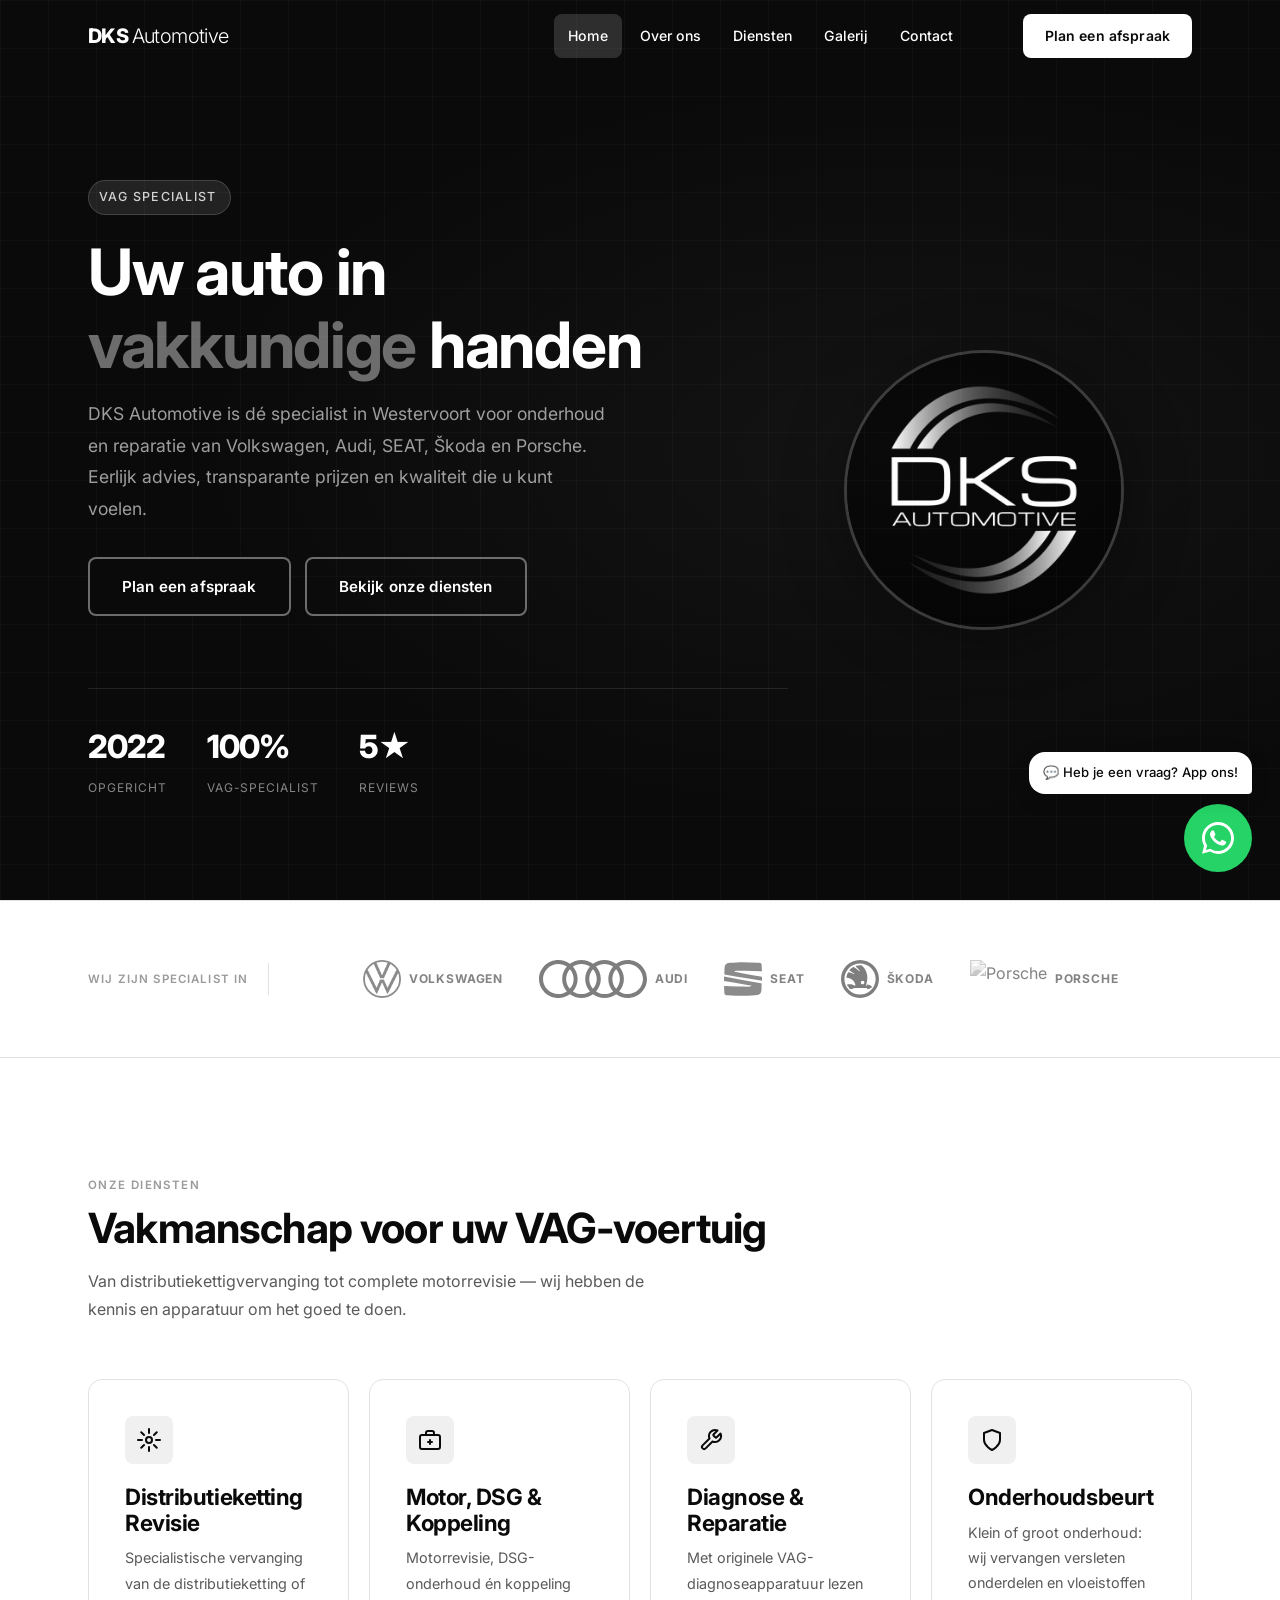
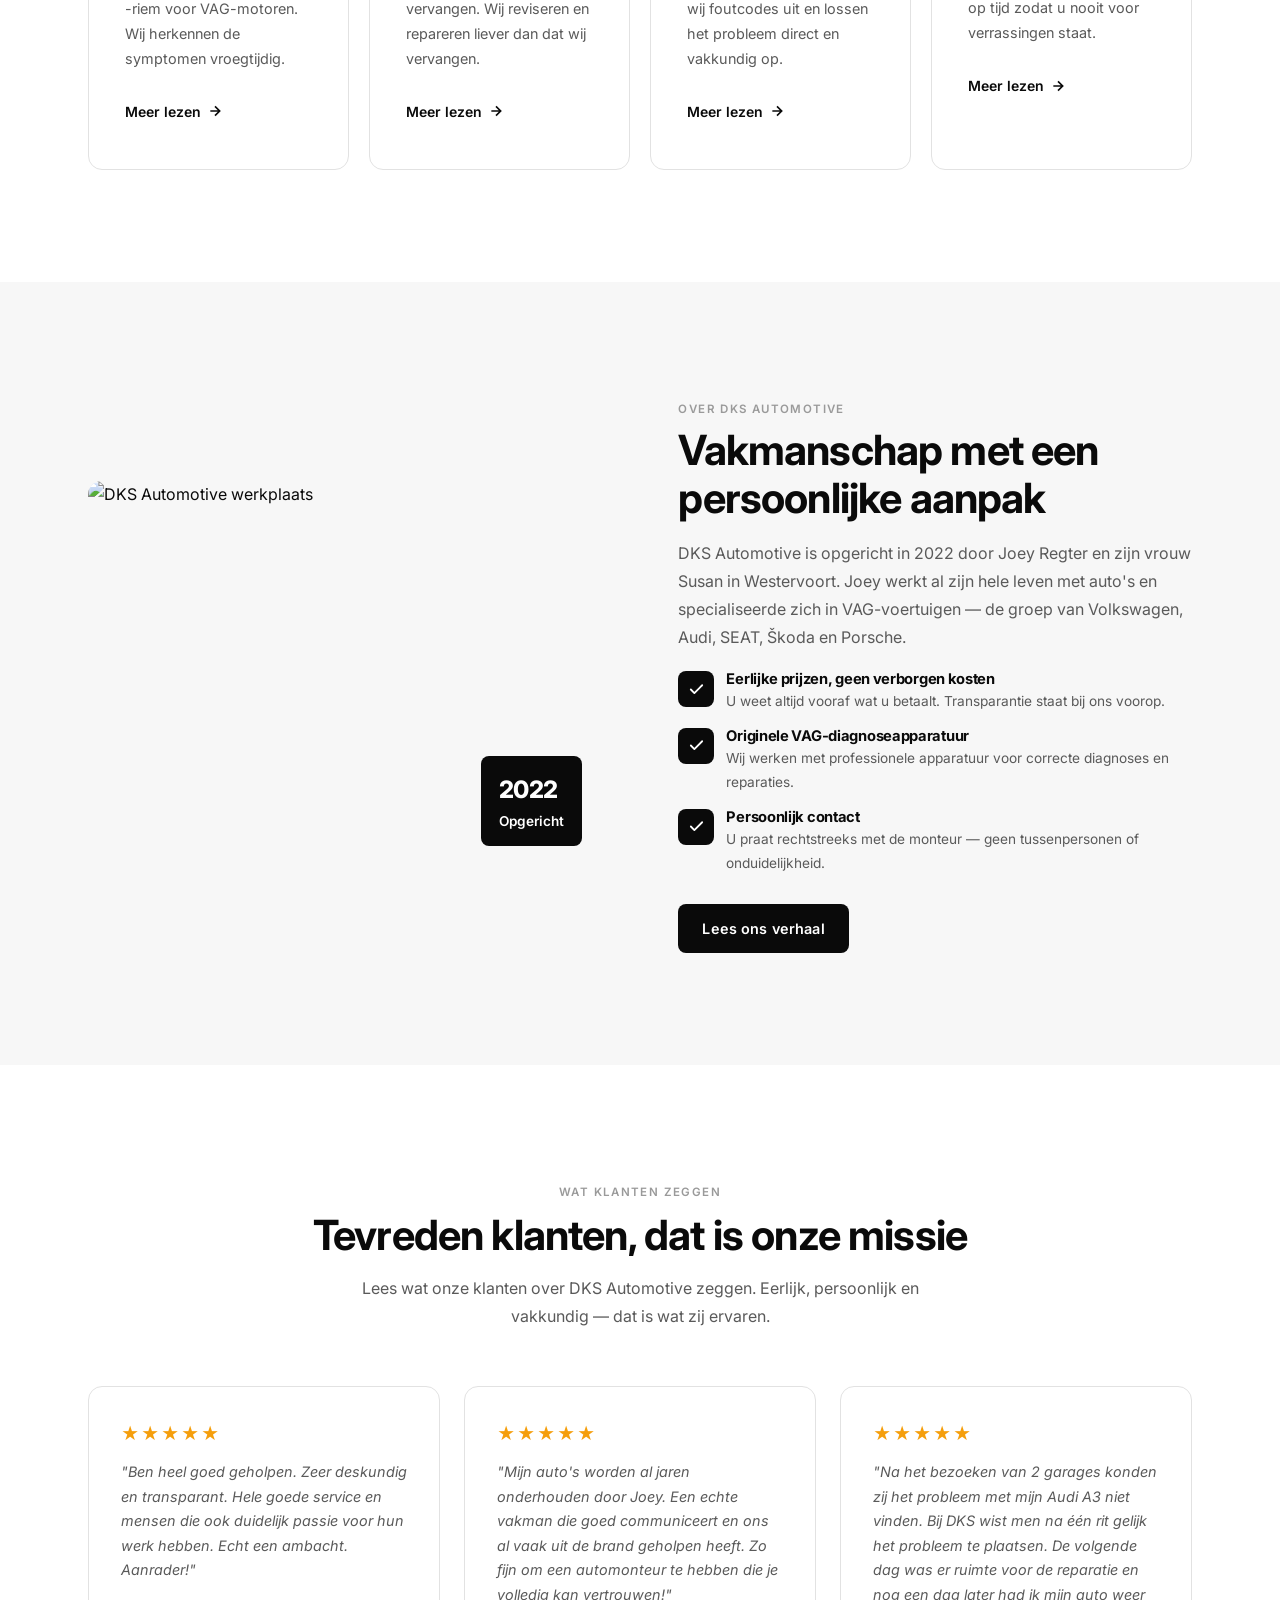
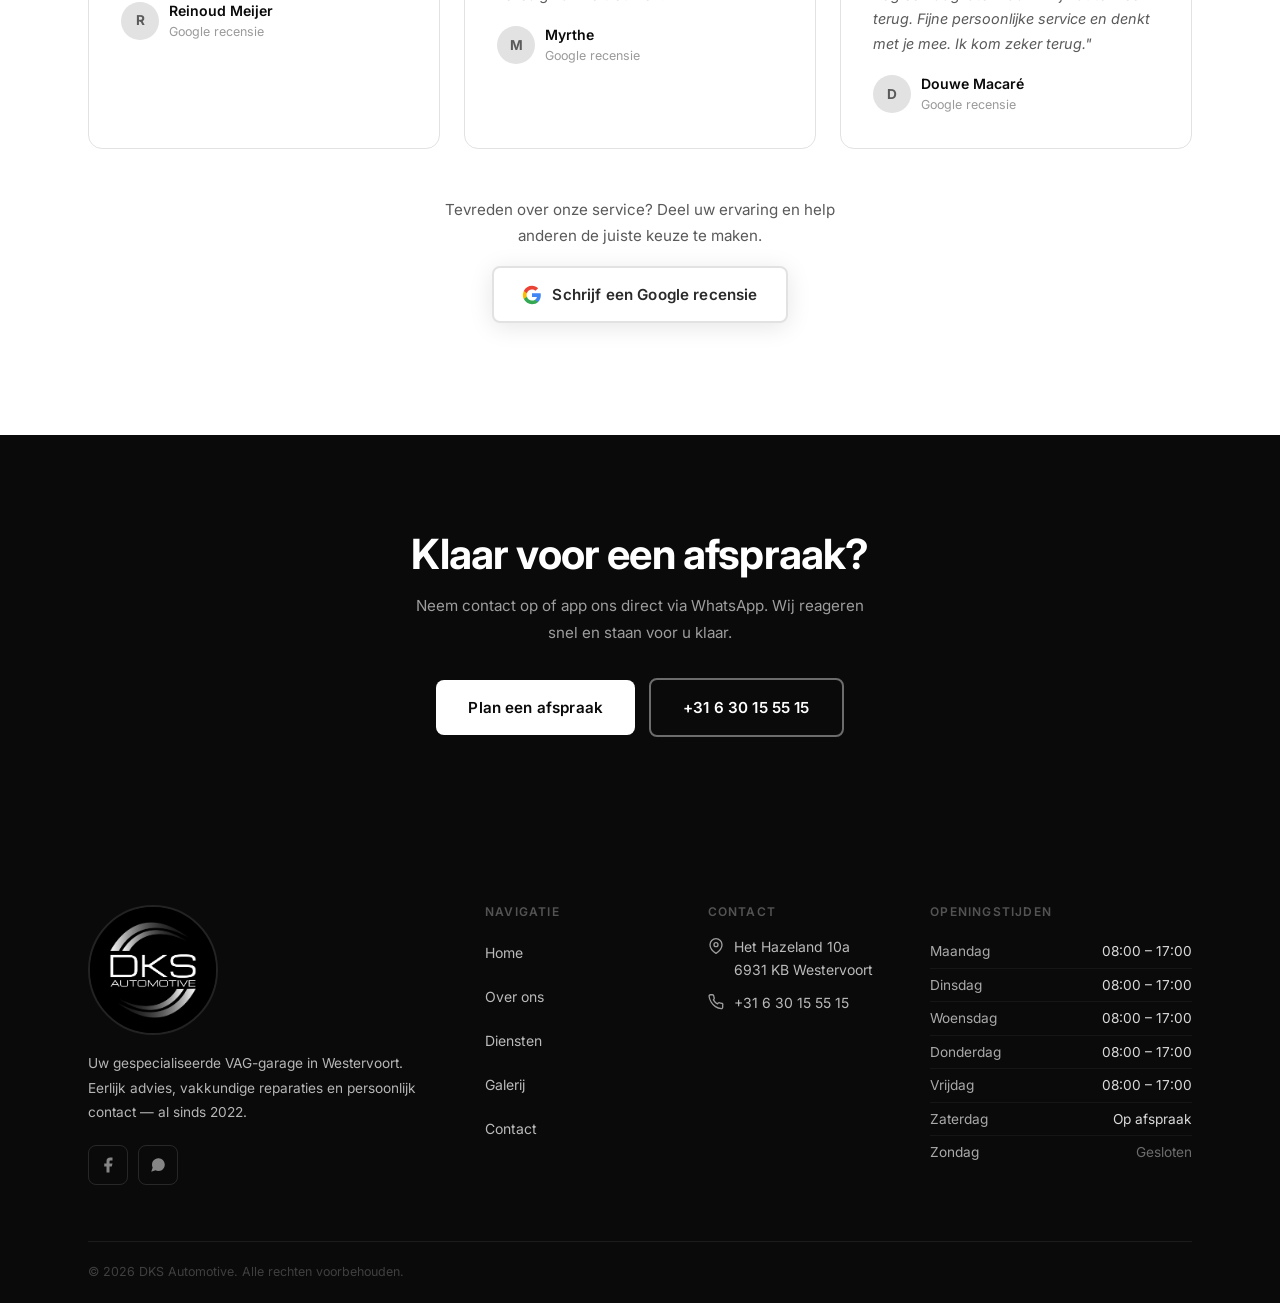
==== commit 3639cc55: "Over ons afbeelding toegevoegd op homepage" ====
--- a/index.html
+++ b/index.html
@@ -197,7 +197,7 @@
   <div class="container">
     <div class="about-preview">
       <div class="about-image-wrap">
-        <div class="about-image-placeholder" role="img" aria-label="DKS Automotive werkplaats"></div>
+        <img src="images/over-ons.png" alt="DKS Automotive werkplaats" class="about-image-real" />
         <div class="about-badge"><span>2022</span>Opgericht</div>
       </div>
       <div class="about-text">
--- a/css/style.css
+++ b/css/style.css
@@ -627,6 +627,13 @@
   inset: 0;
   background: linear-gradient(135deg, var(--gray-200) 0%, var(--gray-100) 100%);
 }
+.about-image-real {
+  width: 100%;
+  aspect-ratio: 4/3;
+  object-fit: cover;
+  border-radius: var(--radius-lg);
+  display: block;
+}
 
 .about-badge {
   position: absolute;
@@ -1131,13 +1138,58 @@
 
 /* --- Facebook Tijdlijn ------------------------------------ */
 .fb-timeline-wrap {
-  display: flex;
-  justify-content: center;
-  margin-top: 8px;
-}
-.fb-timeline-wrap .fb-page {
+  overflow: hidden;
   border-radius: var(--radius-lg);
-  overflow: hidden;
+  box-shadow: 0 2px 24px rgba(0,0,0,.08);
+  width: fit-content;
+  margin: 0 auto;
+}
+.fb-timeline-wrap .fb-page,
+.fb-timeline-wrap iframe {
+  display: block !important;
+}
+.fb-fallback {
+  display: flex;
+  align-items: center;
+  gap: 20px;
+  background: #f0f2f5;
+  border-radius: var(--radius-lg);
+  padding: 28px 32px;
+  width: 100%;
+  color: #1c1e21;
+  transition: background var(--dur);
+}
+.fb-fallback:hover { background: #e4e6ea; }
+.fb-fallback-icon {
+  width: 56px; height: 56px;
+  border-radius: 50%;
+  background: #1877f2;
+  color: #fff;
+  display: flex; align-items: center; justify-content: center;
+  flex-shrink: 0;
+}
+.fb-fallback-icon svg { width: 28px; height: 28px; }
+.fb-fallback-text {
+  flex: 1;
+  display: flex;
+  flex-direction: column;
+  gap: 4px;
+}
+.fb-fallback-text strong { font-size: 1rem; font-weight: 700; }
+.fb-fallback-text span { font-size: .85rem; color: #65676b; }
+.fb-fallback-btn {
+  background: #1877f2;
+  color: #fff;
+  font-size: .875rem;
+  font-weight: 600;
+  padding: 10px 20px;
+  border-radius: 8px;
+  white-space: nowrap;
+  flex-shrink: 0;
+}
+@media (max-width: 500px) {
+  .fb-fallback { flex-wrap: wrap; }
+  .fb-fallback-btn { width: 100%; text-align: center; }
 }
 
 /* --- Contact Pagina --------------------------------------- */
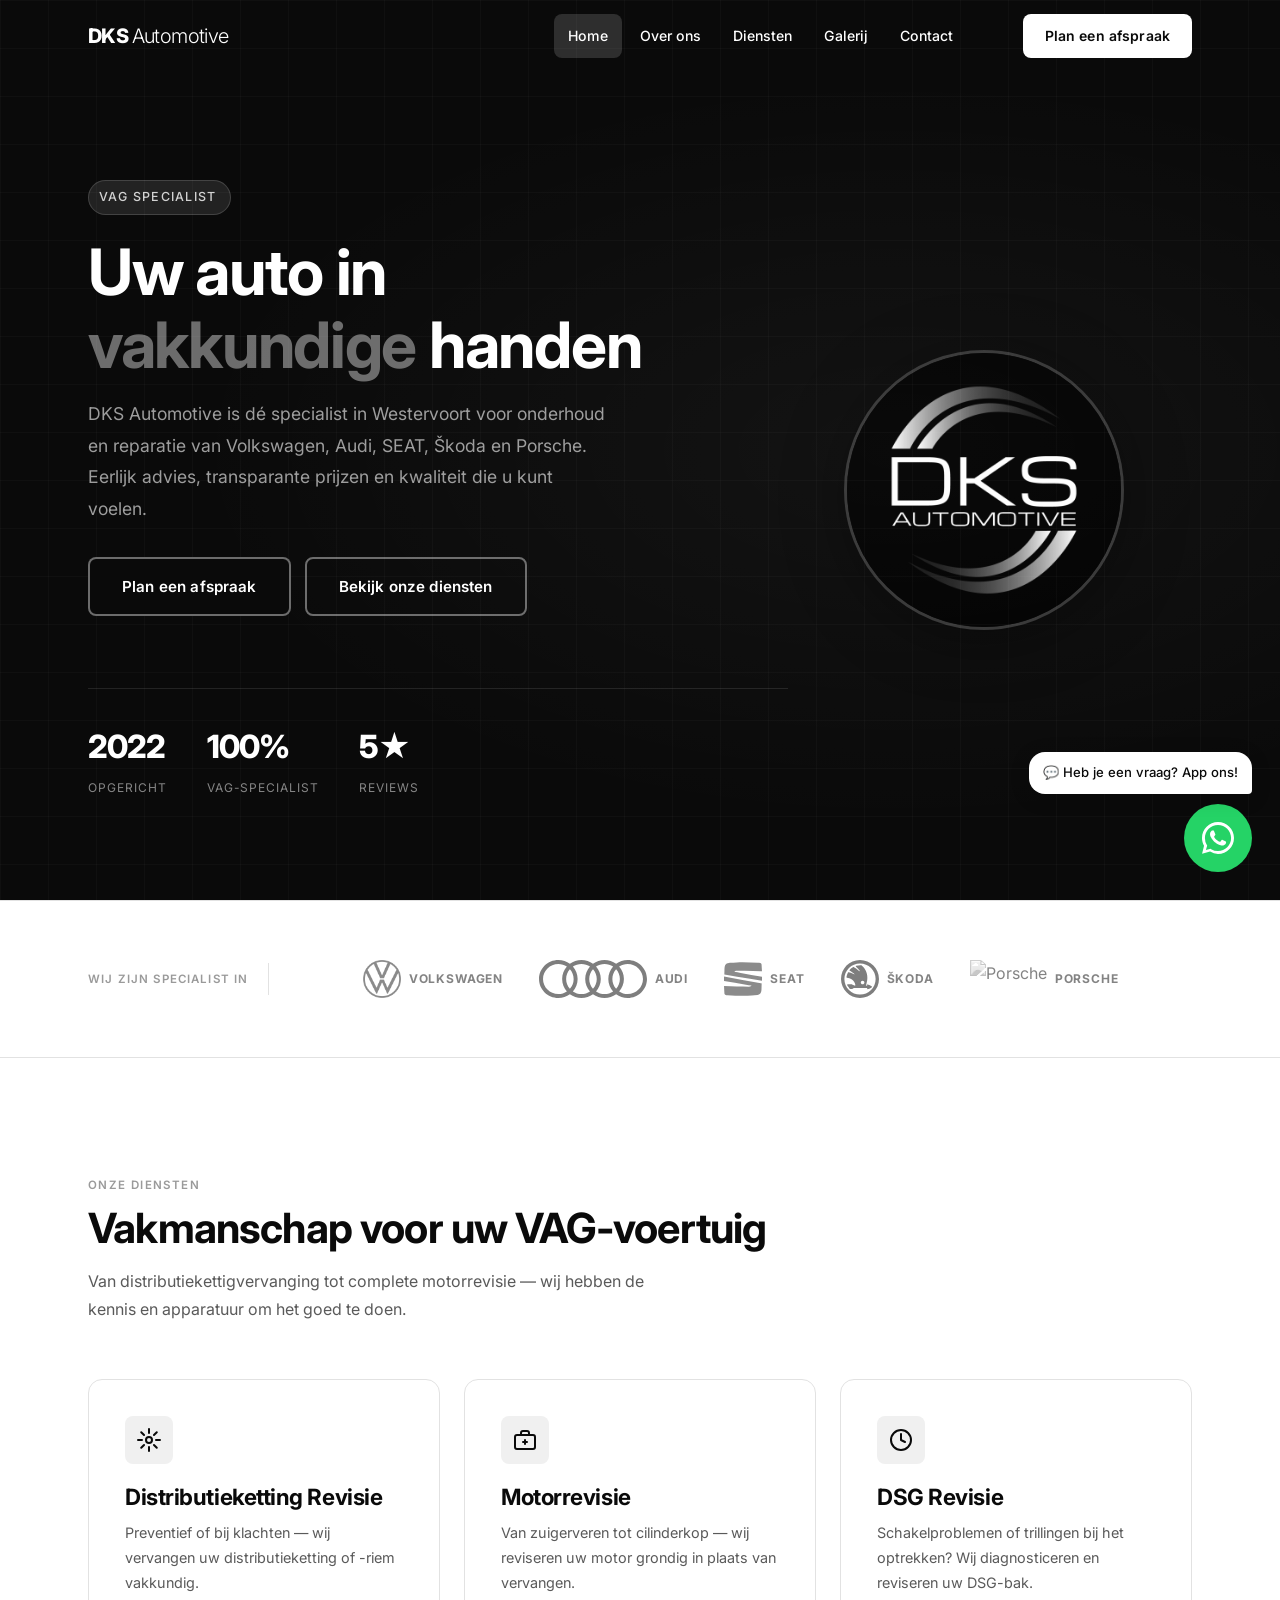
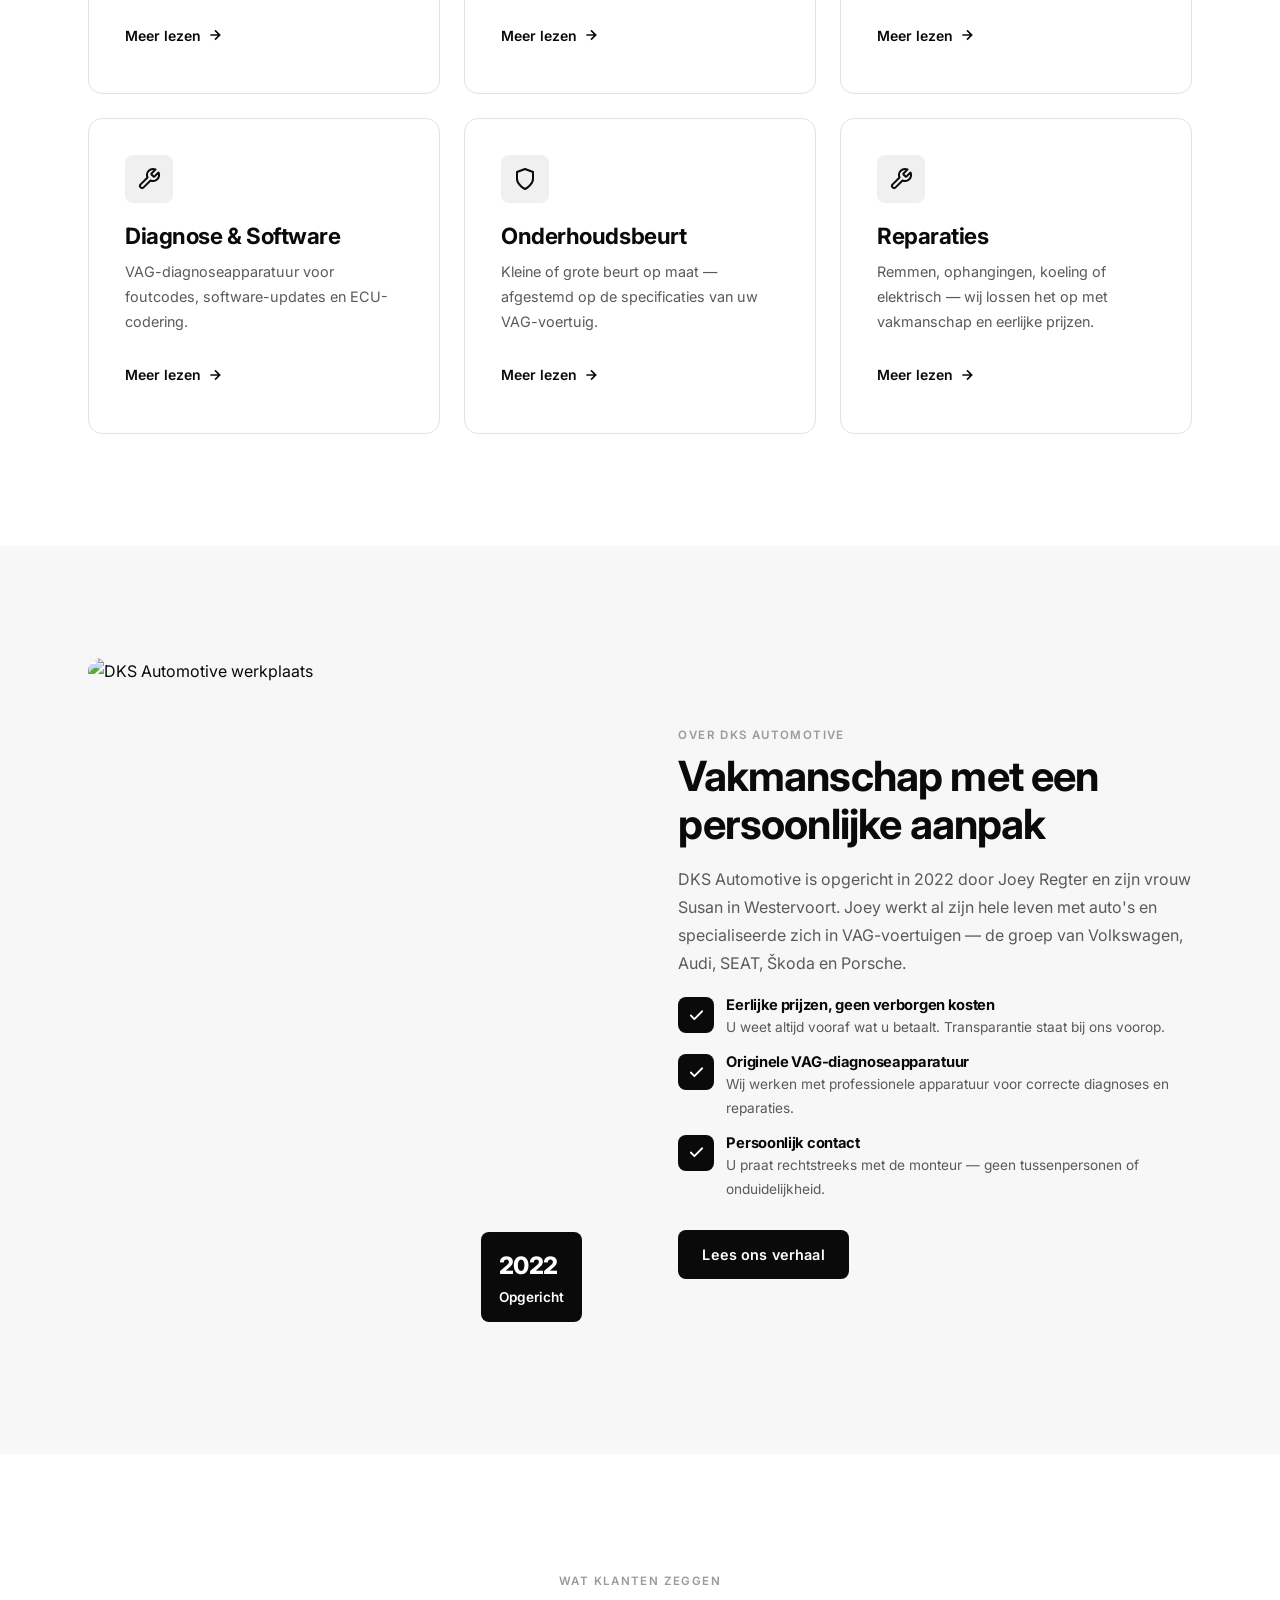
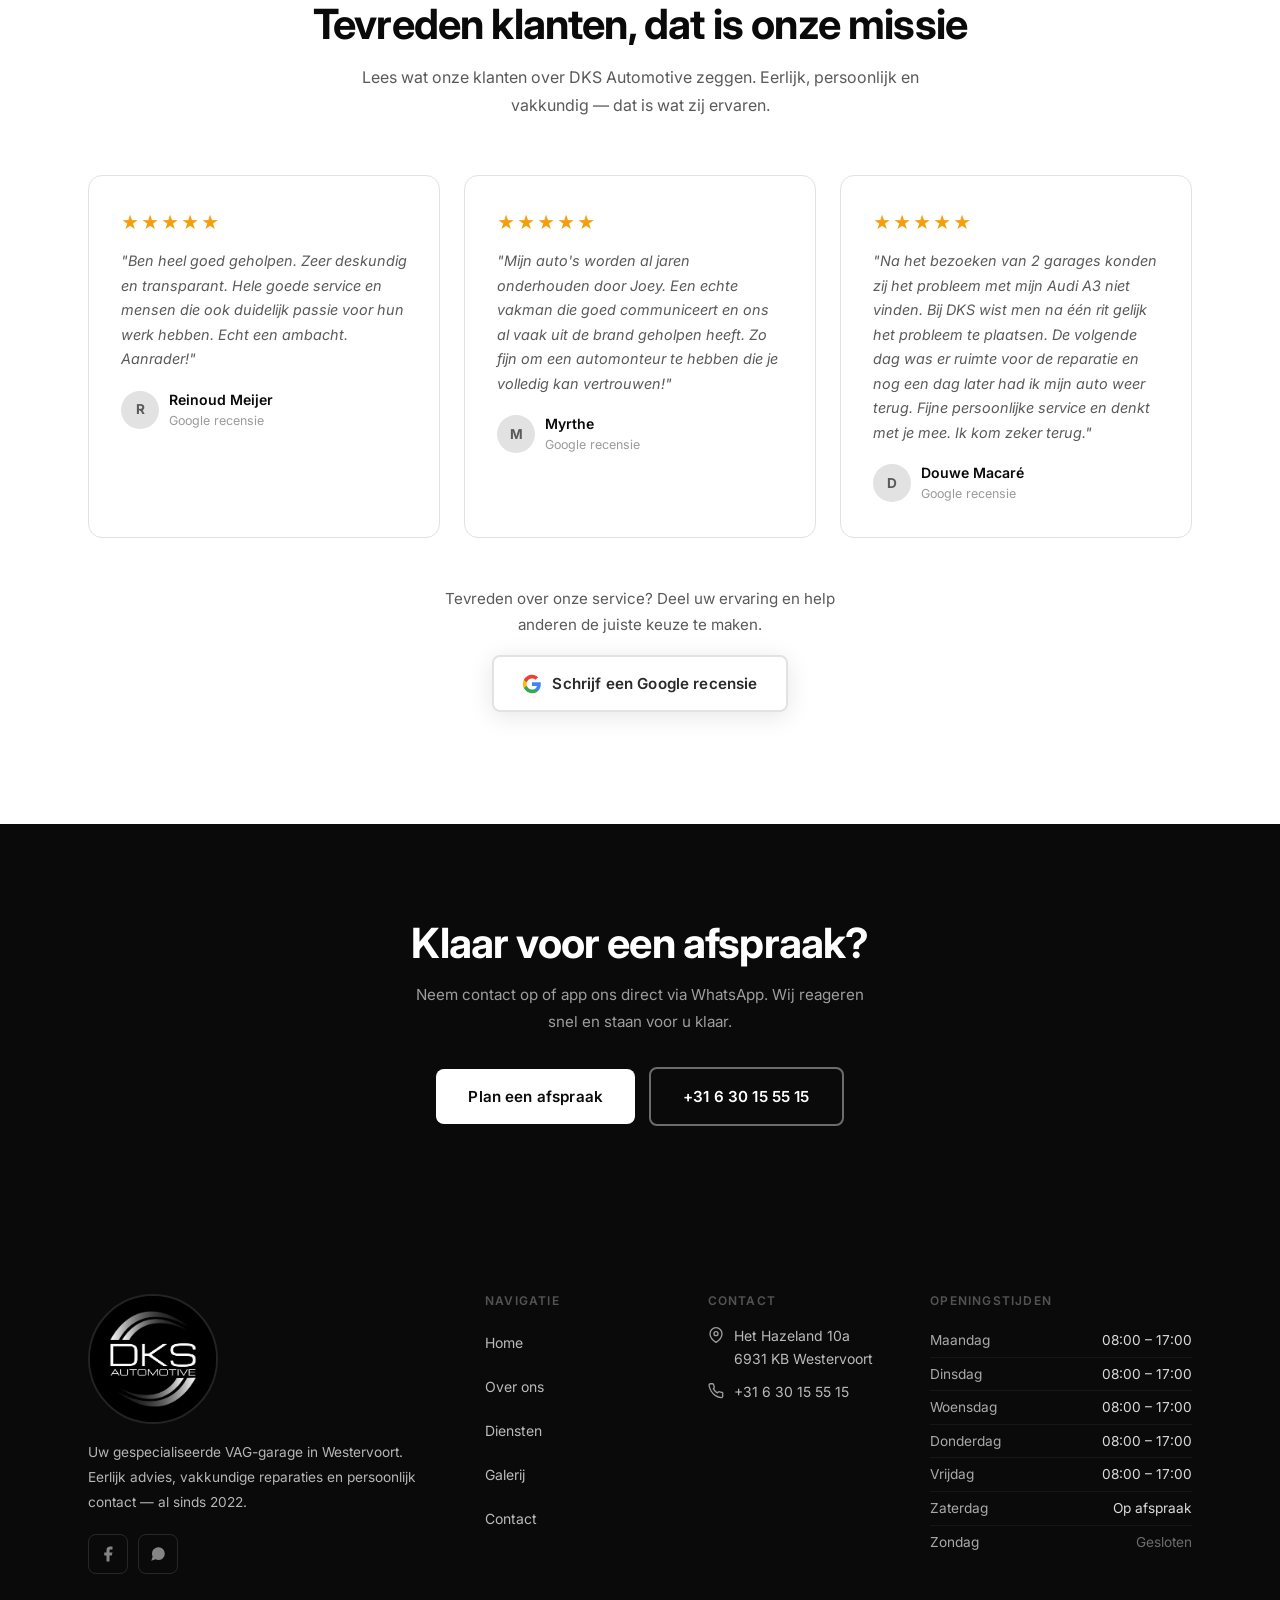
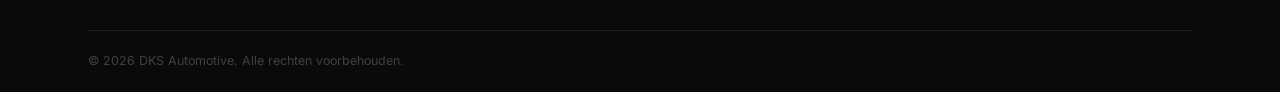
==== commit 07939275: "Homepage diensten uitgebreid naar 6 categorieën" ====
--- a/index.html
+++ b/index.html
@@ -155,29 +155,37 @@
       <h2 id="diensten-heading">Vakmanschap voor uw VAG-voertuig</h2>
       <p>Van distributiekettigvervanging tot complete motorrevisie — wij hebben de kennis en apparatuur om het goed te doen.</p>
     </div>
-    <div class="grid-4">
+    <div class="grid-3">
       <article class="service-card fade-up">
         <div class="service-icon" aria-hidden="true">
           <svg viewBox="0 0 24 24" fill="none" stroke="currentColor" stroke-width="2" stroke-linecap="round" stroke-linejoin="round"><circle cx="12" cy="12" r="3"/><path d="M12 1v4M12 19v4M4.22 4.22l2.83 2.83M16.95 16.95l2.83 2.83M1 12h4M19 12h4M4.22 19.78l2.83-2.83M16.95 7.05l2.83-2.83"/></svg>
         </div>
         <h3>Distributieketting Revisie</h3>
-        <p>Specialistische vervanging van de distributieketting of -riem voor VAG-motoren. Wij herkennen de symptomen vroegtijdig.</p>
+        <p>Preventief of bij klachten — wij vervangen uw distributieketting of -riem vakkundig.</p>
         <a href="diensten.html#distributie" class="service-card-link">Meer lezen <svg width="16" height="16" viewBox="0 0 24 24" fill="none" stroke="currentColor" stroke-width="2.5"><path d="M5 12h14M12 5l7 7-7 7"/></svg></a>
       </article>
       <article class="service-card fade-up">
         <div class="service-icon" aria-hidden="true">
           <svg viewBox="0 0 24 24" fill="none" stroke="currentColor" stroke-width="2" stroke-linecap="round" stroke-linejoin="round"><rect x="2" y="7" width="20" height="14" rx="2"/><path d="M16 7V5a2 2 0 0 0-2-2h-4a2 2 0 0 0-2 2v2"/><line x1="12" y1="12" x2="12" y2="16"/><line x1="10" y1="14" x2="14" y2="14"/></svg>
         </div>
-        <h3>Motor, DSG &amp; Koppeling</h3>
-        <p>Motorrevisie, DSG-onderhoud én koppeling vervangen. Wij reviseren en repareren liever dan dat wij vervangen.</p>
+        <h3>Motorrevisie</h3>
+        <p>Van zuigerveren tot cilinderkop — wij reviseren uw motor grondig in plaats van vervangen.</p>
         <a href="diensten.html#motor" class="service-card-link">Meer lezen <svg width="16" height="16" viewBox="0 0 24 24" fill="none" stroke="currentColor" stroke-width="2.5"><path d="M5 12h14M12 5l7 7-7 7"/></svg></a>
       </article>
       <article class="service-card fade-up">
         <div class="service-icon" aria-hidden="true">
+          <svg viewBox="0 0 24 24" fill="none" stroke="currentColor" stroke-width="2" stroke-linecap="round" stroke-linejoin="round"><circle cx="12" cy="12" r="10"/><polyline points="12 6 12 12 16 14"/></svg>
+        </div>
+        <h3>DSG Revisie</h3>
+        <p>Schakelproblemen of trillingen bij het optrekken? Wij diagnosticeren en reviseren uw DSG-bak.</p>
+        <a href="diensten.html#dsg" class="service-card-link">Meer lezen <svg width="16" height="16" viewBox="0 0 24 24" fill="none" stroke="currentColor" stroke-width="2.5"><path d="M5 12h14M12 5l7 7-7 7"/></svg></a>
+      </article>
+      <article class="service-card fade-up">
+        <div class="service-icon" aria-hidden="true">
           <svg viewBox="0 0 24 24" fill="none" stroke="currentColor" stroke-width="2" stroke-linecap="round" stroke-linejoin="round"><path d="M14.7 6.3a1 1 0 0 0 0 1.4l1.6 1.6a1 1 0 0 0 1.4 0l3.77-3.77a6 6 0 0 1-7.94 7.94l-6.91 6.91a2.12 2.12 0 0 1-3-3l6.91-6.91a6 6 0 0 1 7.94-7.94l-3.76 3.76z"/></svg>
         </div>
-        <h3>Diagnose &amp; Reparatie</h3>
-        <p>Met originele VAG-diagnoseapparatuur lezen wij foutcodes uit en lossen het probleem direct en vakkundig op.</p>
+        <h3>Diagnose &amp; Software</h3>
+        <p>VAG-diagnoseapparatuur voor foutcodes, software-updates en ECU-codering.</p>
         <a href="diensten.html#diagnose" class="service-card-link">Meer lezen <svg width="16" height="16" viewBox="0 0 24 24" fill="none" stroke="currentColor" stroke-width="2.5"><path d="M5 12h14M12 5l7 7-7 7"/></svg></a>
       </article>
       <article class="service-card fade-up">
@@ -185,8 +193,16 @@
           <svg viewBox="0 0 24 24" fill="none" stroke="currentColor" stroke-width="2" stroke-linecap="round" stroke-linejoin="round"><path d="M12 22s8-4 8-10V5l-8-3-8 3v7c0 6 8 10 8 10z"/></svg>
         </div>
         <h3>Onderhoudsbeurt</h3>
-        <p>Klein of groot onderhoud: wij vervangen versleten onderdelen en vloeistoffen op tijd zodat u nooit voor verrassingen staat.</p>
+        <p>Kleine of grote beurt op maat — afgestemd op de specificaties van uw VAG-voertuig.</p>
         <a href="diensten.html#onderhoud" class="service-card-link">Meer lezen <svg width="16" height="16" viewBox="0 0 24 24" fill="none" stroke="currentColor" stroke-width="2.5"><path d="M5 12h14M12 5l7 7-7 7"/></svg></a>
+      </article>
+      <article class="service-card fade-up">
+        <div class="service-icon" aria-hidden="true">
+          <svg viewBox="0 0 24 24" fill="none" stroke="currentColor" stroke-width="2" stroke-linecap="round" stroke-linejoin="round"><path d="M14.7 6.3a1 1 0 0 0 0 1.4l1.6 1.6a1 1 0 0 0 1.4 0l3.77-3.77a6 6 0 0 1-7.94 7.94l-6.91 6.91a2.12 2.12 0 0 1-3-3l6.91-6.91a6 6 0 0 1 7.94-7.94l-3.76 3.76z"/></svg>
+        </div>
+        <h3>Reparaties</h3>
+        <p>Remmen, ophangingen, koeling of elektrisch — wij lossen het op met vakmanschap en eerlijke prijzen.</p>
+        <a href="diensten.html#reparaties" class="service-card-link">Meer lezen <svg width="16" height="16" viewBox="0 0 24 24" fill="none" stroke="currentColor" stroke-width="2.5"><path d="M5 12h14M12 5l7 7-7 7"/></svg></a>
       </article>
     </div>
   </div>
--- a/css/style.css
+++ b/css/style.css
@@ -629,8 +629,9 @@
 }
 .about-image-real {
   width: 100%;
-  aspect-ratio: 4/3;
+  aspect-ratio: 3/4;
   object-fit: cover;
+  object-position: center top;
   border-radius: var(--radius-lg);
   display: block;
 }
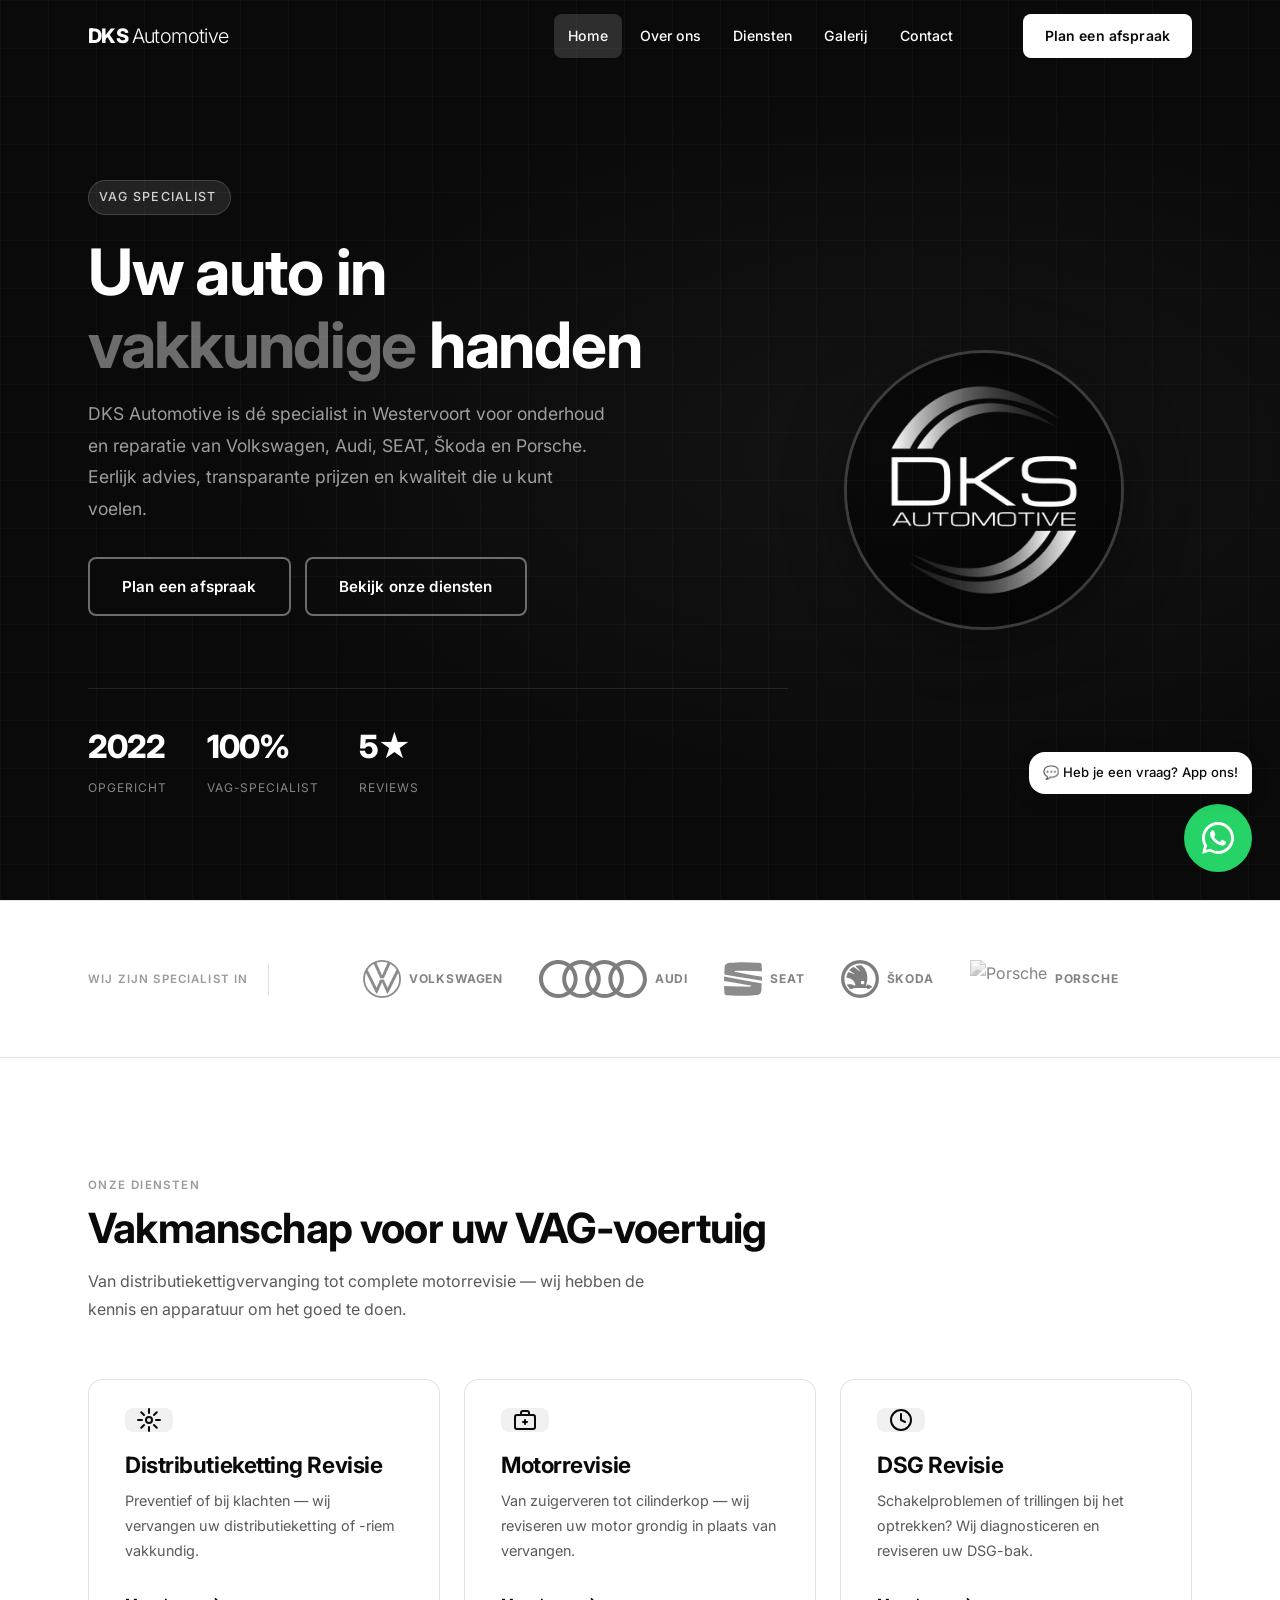
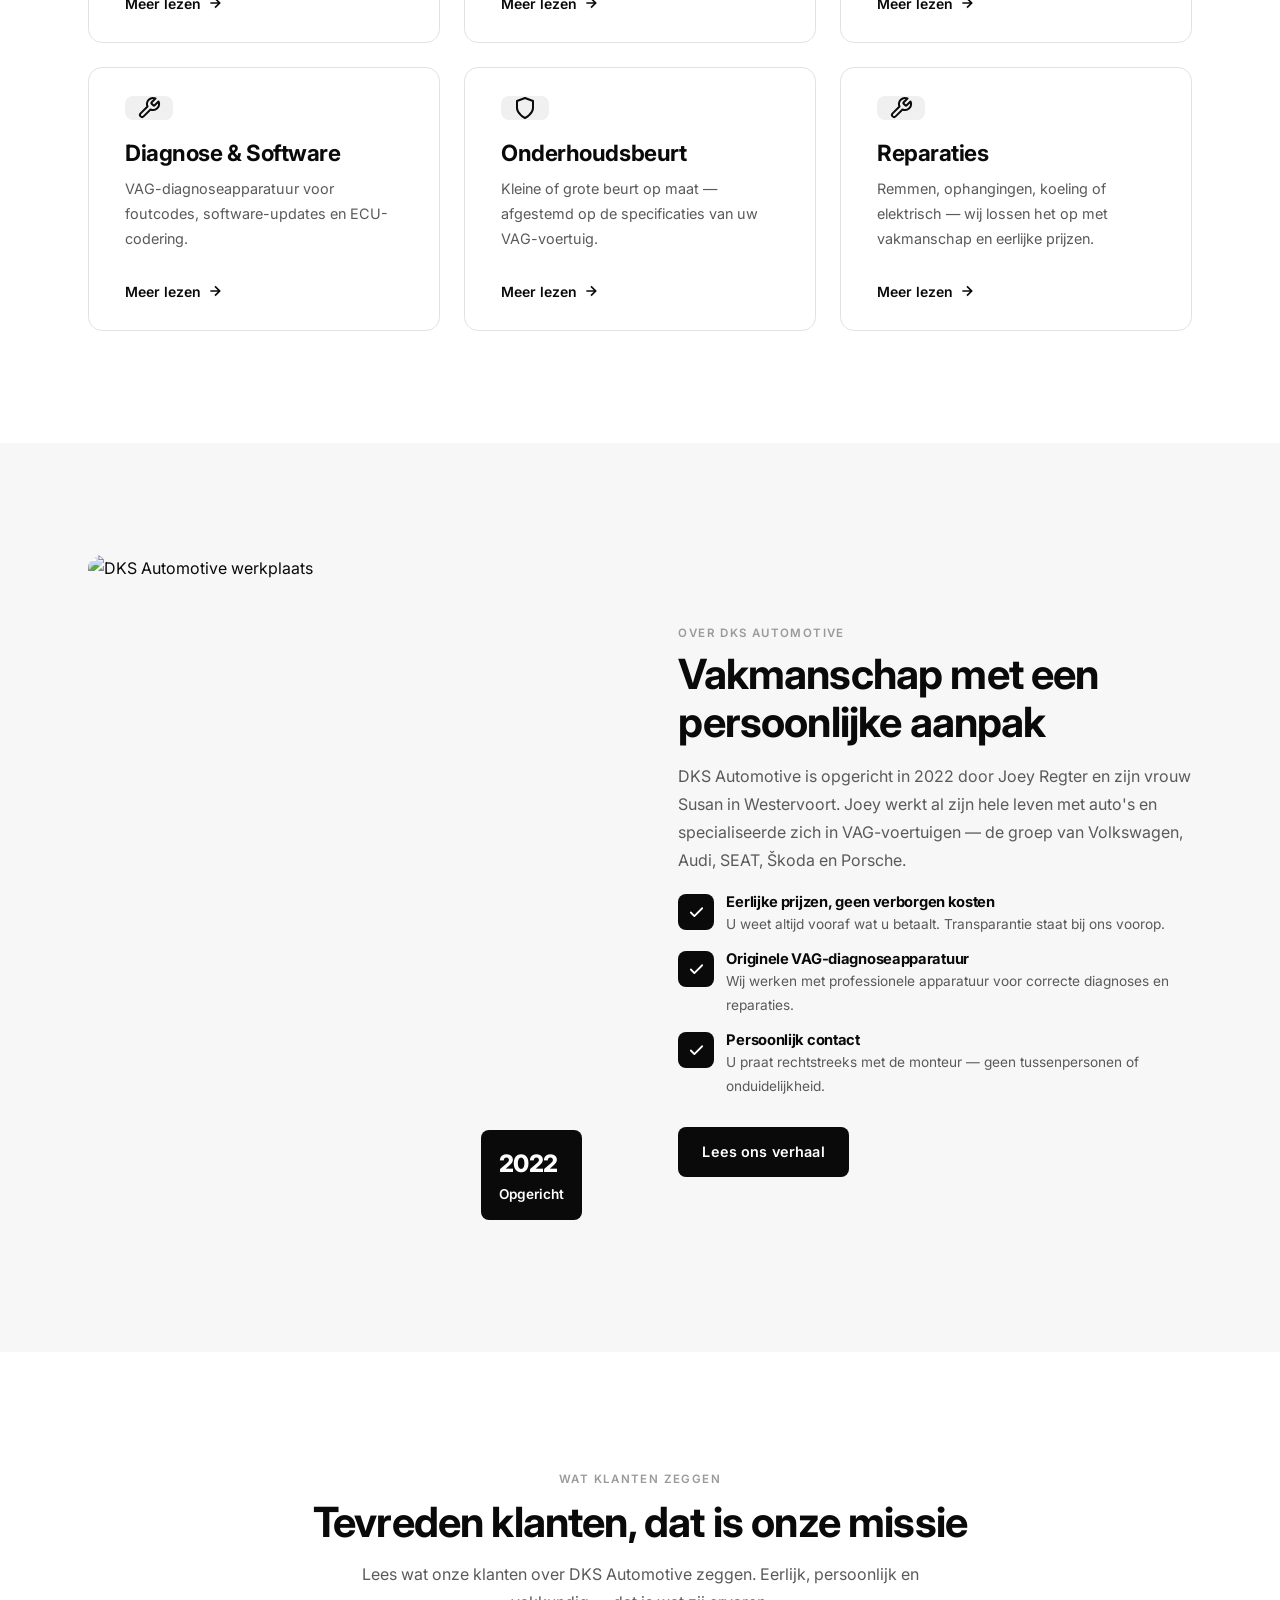
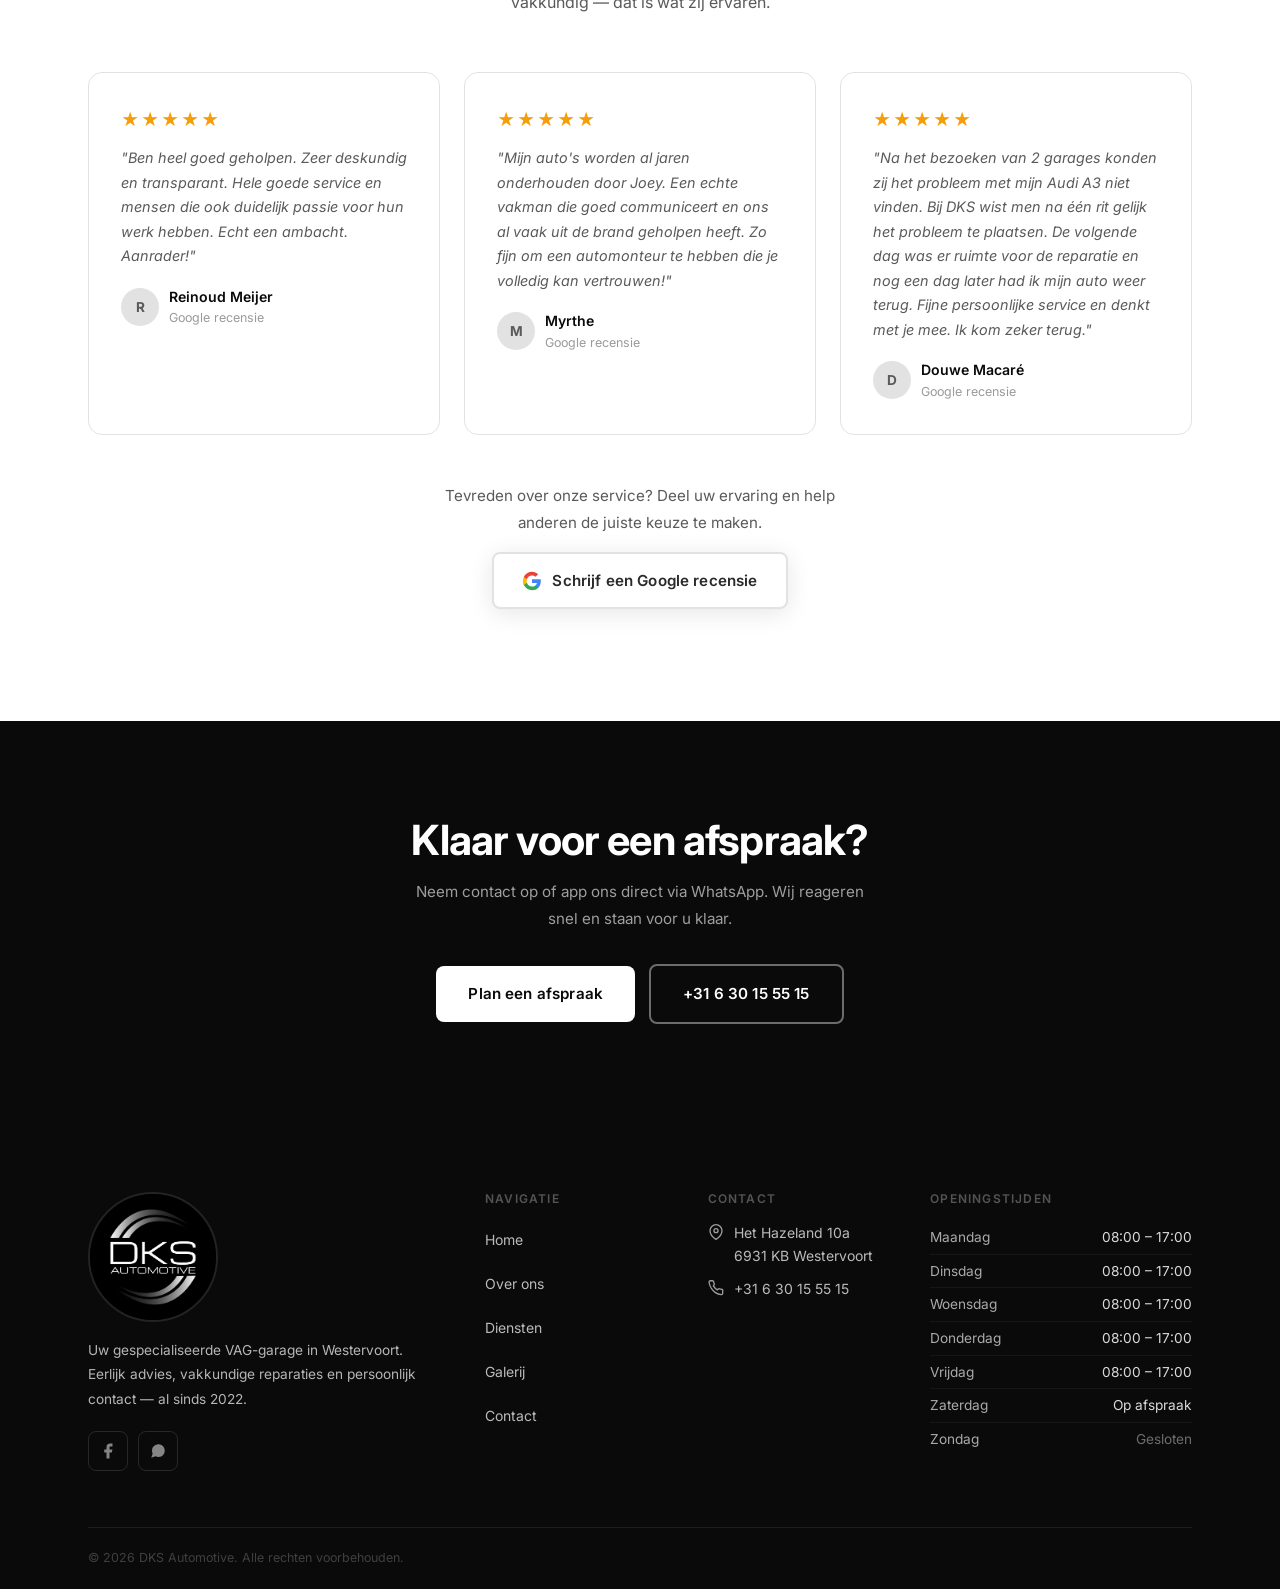
==== commit de3a3f47: "Theme-color toegevoegd voor Safari adresbalk" ====
--- a/index.html
+++ b/index.html
@@ -3,6 +3,7 @@
 <head>
   <meta charset="UTF-8" />
   <meta name="viewport" content="width=device-width, initial-scale=1.0" />
+  <meta name="theme-color" content="#0a0a0a" />
   <link rel="icon" type="image/svg+xml" href="favicon.svg" />
   <title>DKS Automotive — Gespecialiseerde VAG-garage in Westervoort</title>
   <meta name="description" content="DKS Automotive is uw gespecialiseerde autogarage in Westervoort voor Volkswagen, Audi, SEAT, Škoda en Porsche. Distributieketting, motorrevisie, onderhoud en diagnose." />
--- a/css/style.css
+++ b/css/style.css
@@ -544,7 +544,11 @@
   background: var(--white);
   border: 1px solid var(--gray-200);
   border-radius: var(--radius-lg);
-  padding: clamp(24px, 4vw, 36px);
+  padding: clamp(20px, 3vw, 28px) clamp(24px, 4vw, 36px);
+  aspect-ratio: 4 / 3;
+  display: flex;
+  flex-direction: column;
+  justify-content: space-between;
   position: relative;
   overflow: hidden;
   transition: box-shadow var(--dur) var(--ease),
@@ -928,6 +932,7 @@
   color: var(--white);
 }
 .dienst-visual-icon svg { width: 36px; height: 36px; }
+.dienst-visual-img { width: 100%; height: 100%; object-fit: cover; display: block; }
 
 .dienst-content h2 { margin-bottom: 12px; font-size: clamp(1.4rem, 3vw, 2rem); }
 .dienst-content p { margin-bottom: 16px; }
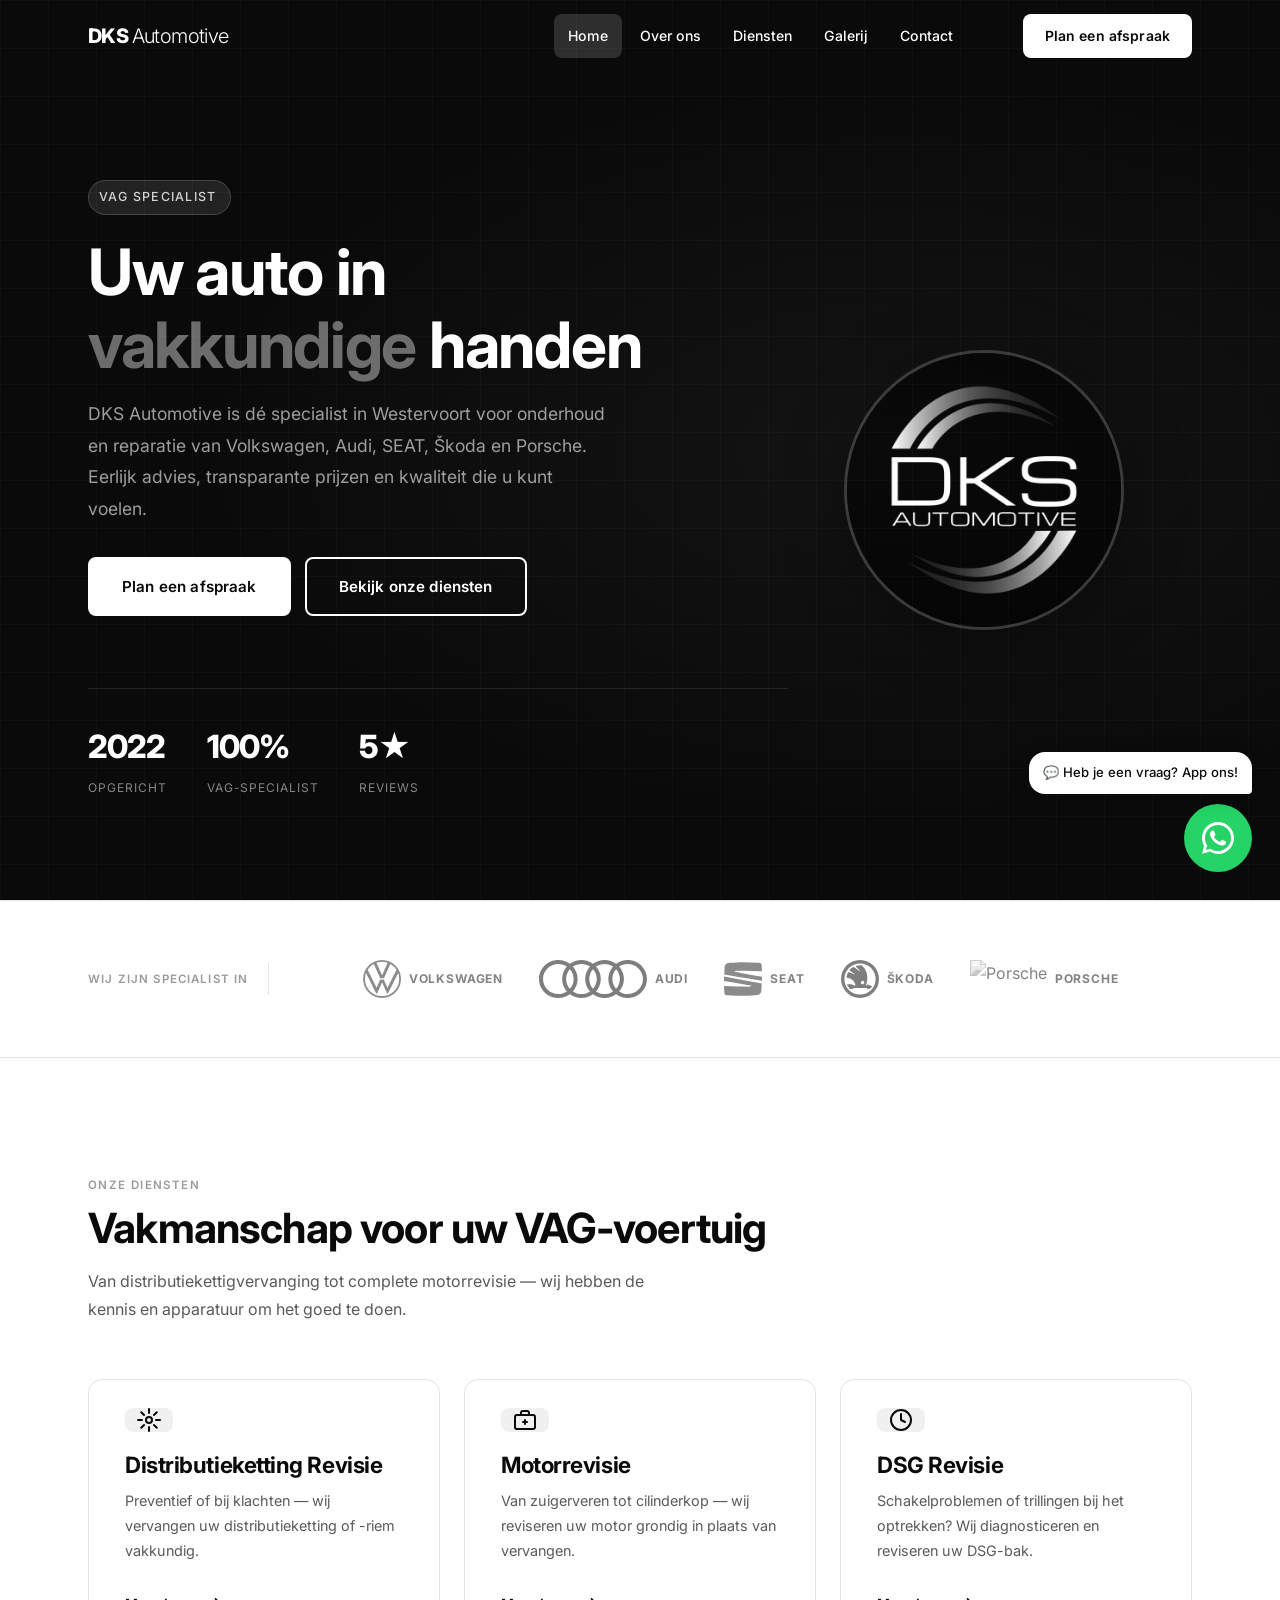
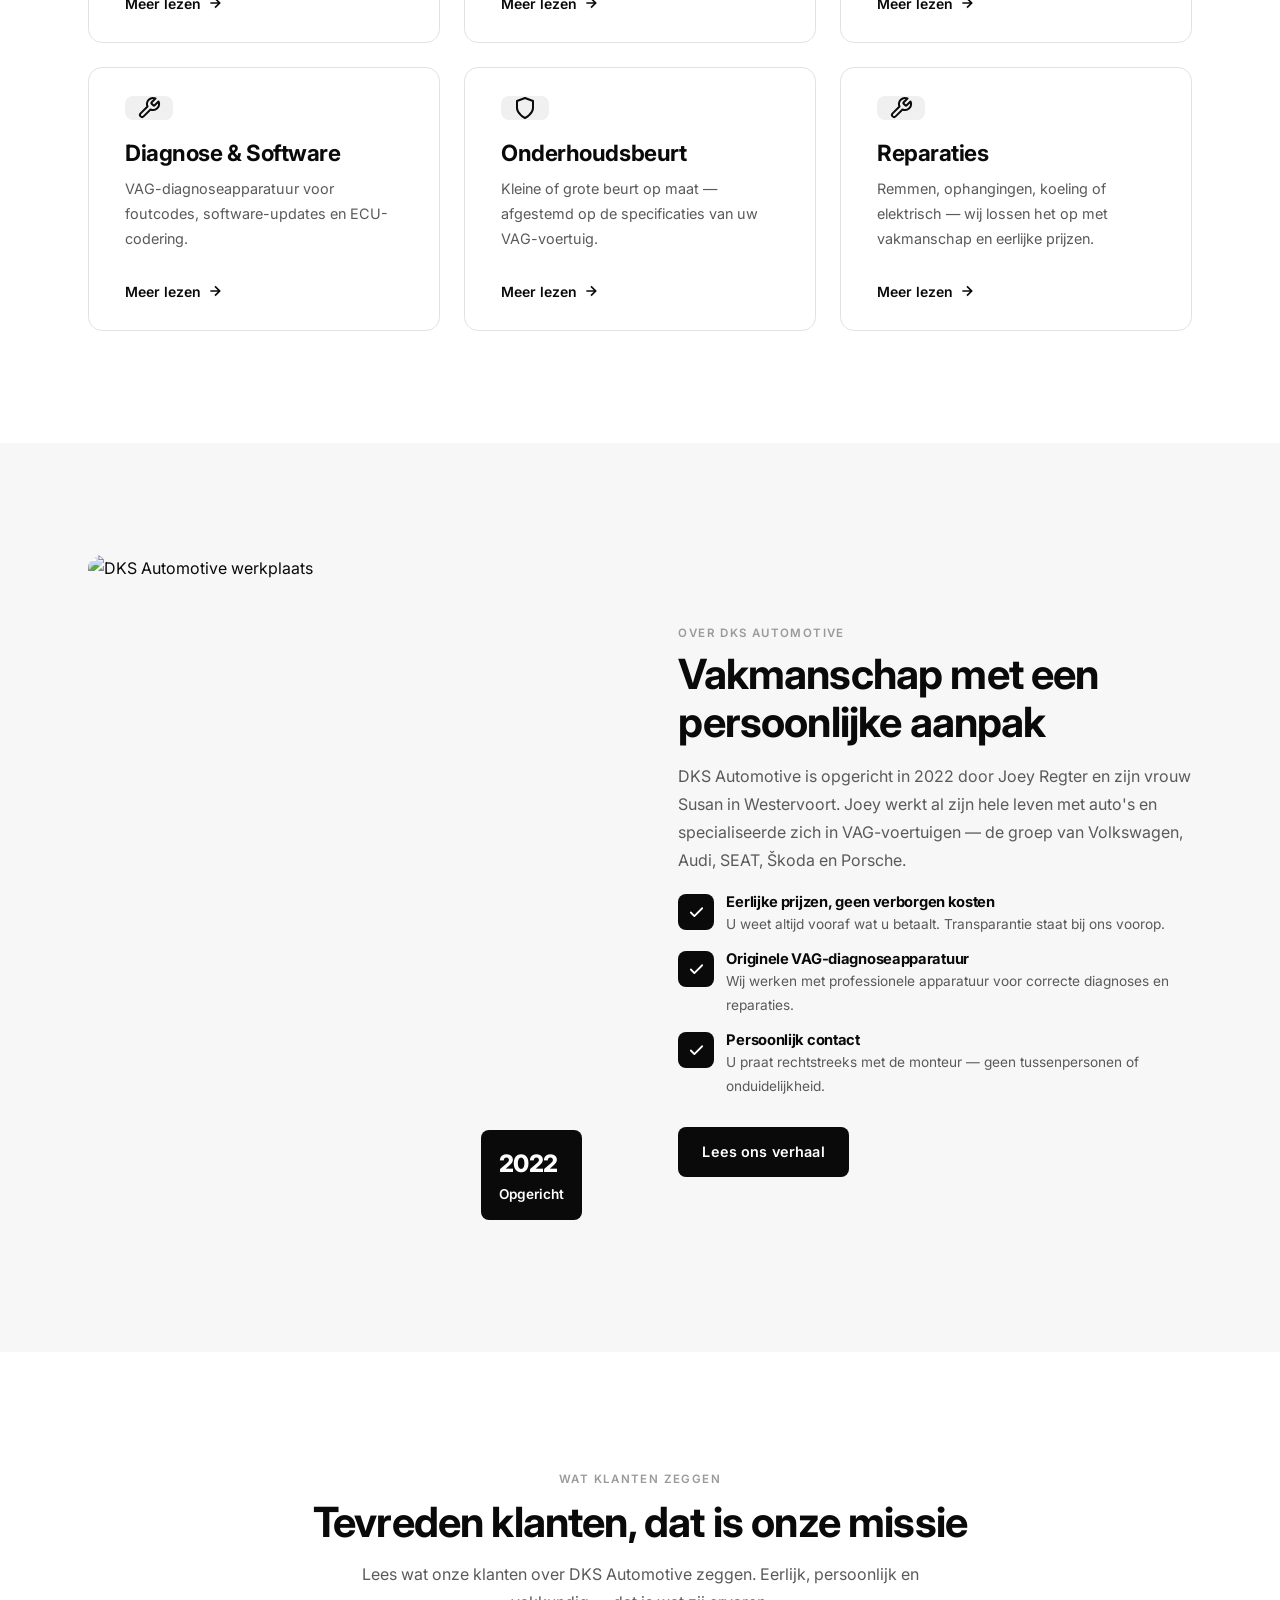
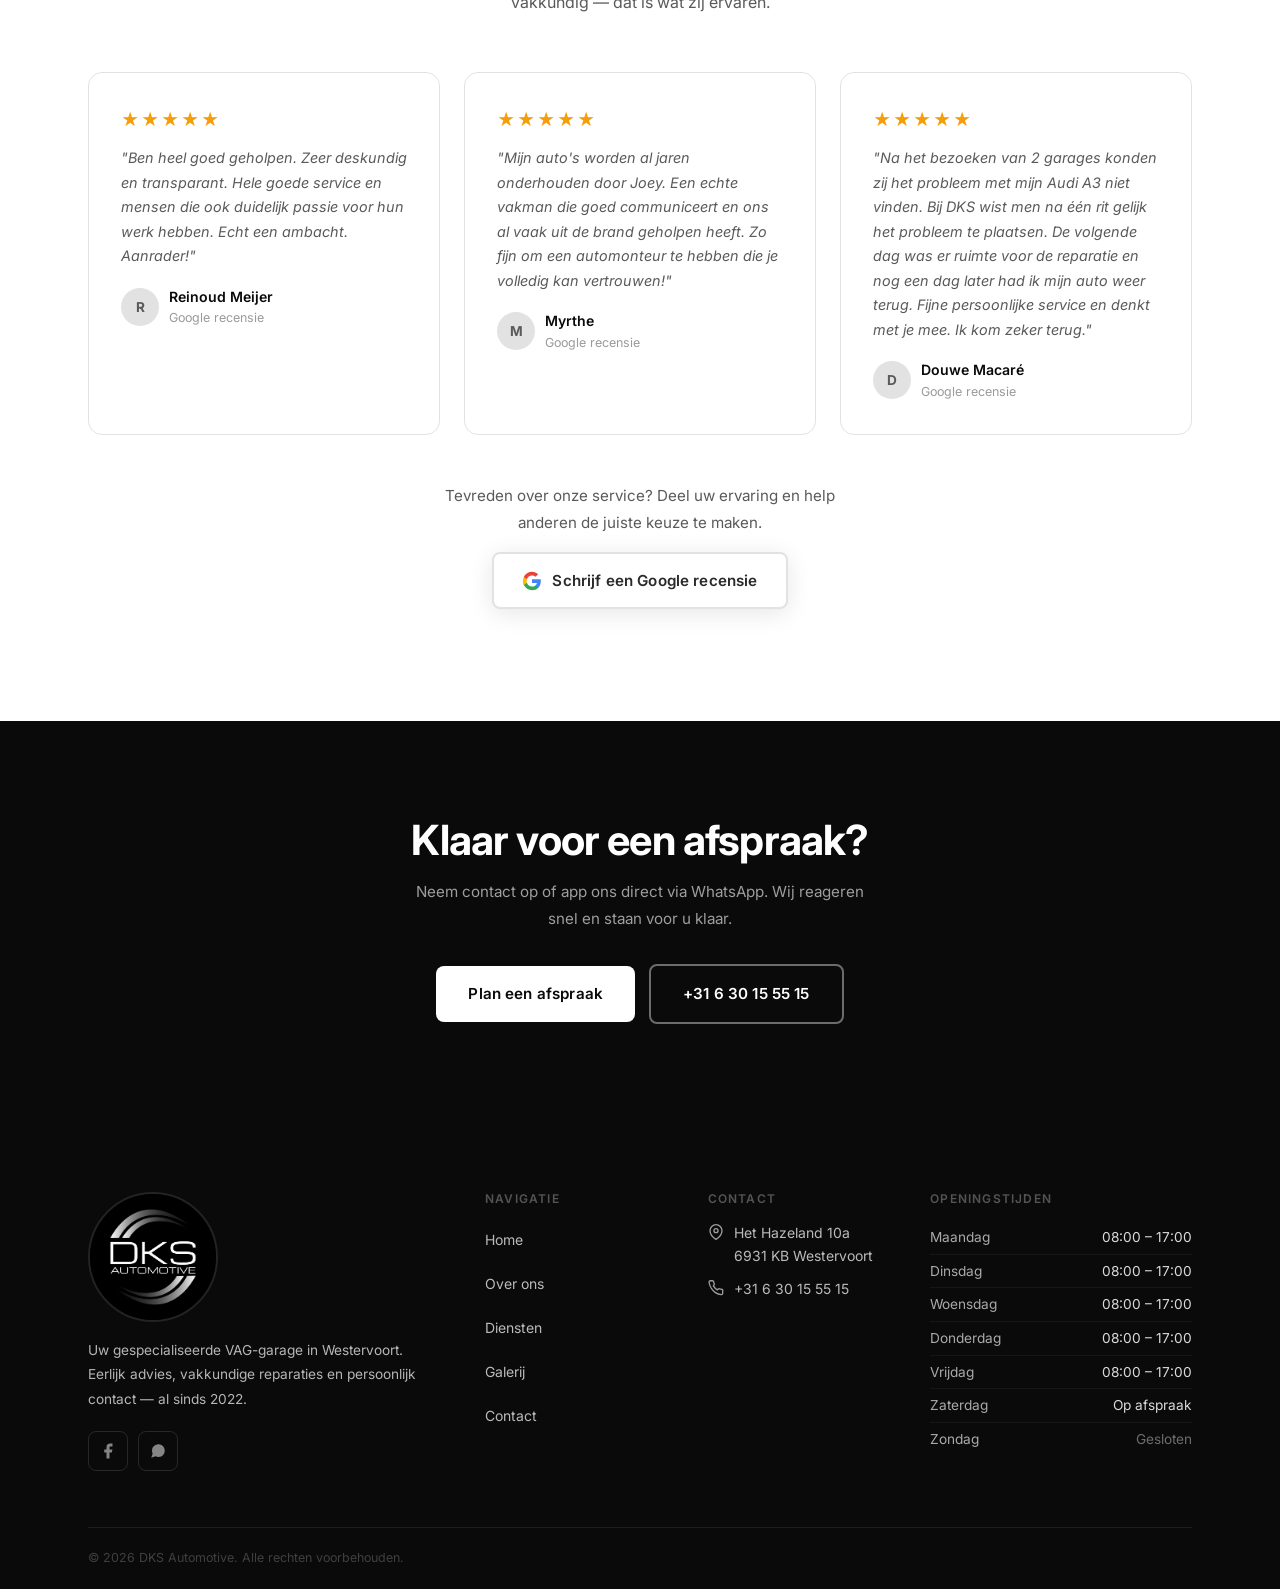
==== commit a99f6b32: "WhatsApp ballon verdwijnt na 3 seconden" ====
--- a/index.html
+++ b/index.html
@@ -378,8 +378,8 @@
     setTimeout(function(){
       bubble.classList.add('hide');
       setTimeout(function(){ bubble.remove(); }, 350);
-    }, 5000);
-  }, 2000);
+    }, 3000);
+  }, 3000);
 })();
 </script>
 <script src="js/main.js"></script>
--- a/css/style.css
+++ b/css/style.css
@@ -5,6 +5,7 @@
 
 /* --- Reset & Base ----------------------------------------- */
 *, *::before, *::after { box-sizing: border-box; margin: 0; padding: 0; }
+html { background: #0a0a0a; }
 
 :root {
   --black:      #0a0a0a;
@@ -140,9 +141,22 @@
   .btn-primary:hover { background: var(--gray-800); box-shadow: var(--shadow); }
 }
 
-/* Plan een afspraak knop in hero: zelfde rand als outline-white */
+/* Hero knoppen: wit met zwarte tekst */
 .hero .btn-primary {
-  border: 2px solid rgba(255,255,255,.4);
+  background: var(--white);
+  color: var(--black);
+  border: 2px solid var(--white);
+}
+@media (hover: hover) {
+  .hero .btn-primary:hover { background: var(--gray-100); box-shadow: none; }
+}
+.hero .btn-outline-white {
+  background: transparent;
+  color: var(--white);
+  border: 2px solid var(--white);
+}
+@media (hover: hover) {
+  .hero .btn-outline-white:hover { background: rgba(255,255,255,.15); }
 }
 
 .btn-outline { background: transparent; color: var(--black); border: 2px solid var(--black); }
@@ -1143,6 +1157,64 @@
 .lightbox-date { color: rgba(255,255,255,.4); font-size: .78rem; margin: 0; }
 
 /* --- Facebook Tijdlijn ------------------------------------ */
+.gallery-platform-cards {
+  display: flex;
+  justify-content: center;
+  gap: 16px;
+  margin: 32px 0;
+}
+.platform-card {
+  max-width: 480px;
+  width: 100%;
+  display: flex;
+  align-items: center;
+  gap: 16px;
+  background: var(--gray-50, #f9f9f9);
+  border: 1px solid var(--gray-200);
+  border-radius: var(--radius-lg);
+  padding: 20px 24px;
+  text-decoration: none;
+  color: var(--black);
+  transition: box-shadow var(--dur) var(--ease), transform var(--dur) var(--ease);
+}
+.platform-card:hover { box-shadow: 0 4px 16px rgba(0,0,0,.10); transform: translateY(-2px); }
+.platform-card-icon {
+  width: 48px; height: 48px;
+  border-radius: 12px;
+  display: flex; align-items: center; justify-content: center;
+  flex-shrink: 0;
+}
+.platform-card-text { flex: 1; }
+.platform-card-text strong { display: block; font-size: 1rem; margin-bottom: 2px; }
+.platform-card-text span { font-size: .85rem; color: var(--gray-500); }
+.platform-card-btn {
+  font-size: .85rem;
+  font-weight: 600;
+  white-space: nowrap;
+  color: var(--black);
+}
+
+.google-photos-btn {
+  display: inline-flex;
+  align-items: center;
+  gap: 12px;
+  background: #fff;
+  color: #3c4043;
+  font-family: var(--font);
+  font-size: .95rem;
+  font-weight: 500;
+  padding: 12px 20px;
+  border-radius: 8px;
+  border: 1px solid #dadce0;
+  box-shadow: 0 1px 4px rgba(0,0,0,.10);
+  text-decoration: none;
+  transition: box-shadow .2s ease, background .2s ease;
+}
+.google-photos-btn:hover {
+  background: #f8f9fa;
+  box-shadow: 0 2px 10px rgba(0,0,0,.15);
+}
+
 .fb-timeline-wrap {
   overflow: hidden;
   border-radius: var(--radius-lg);
